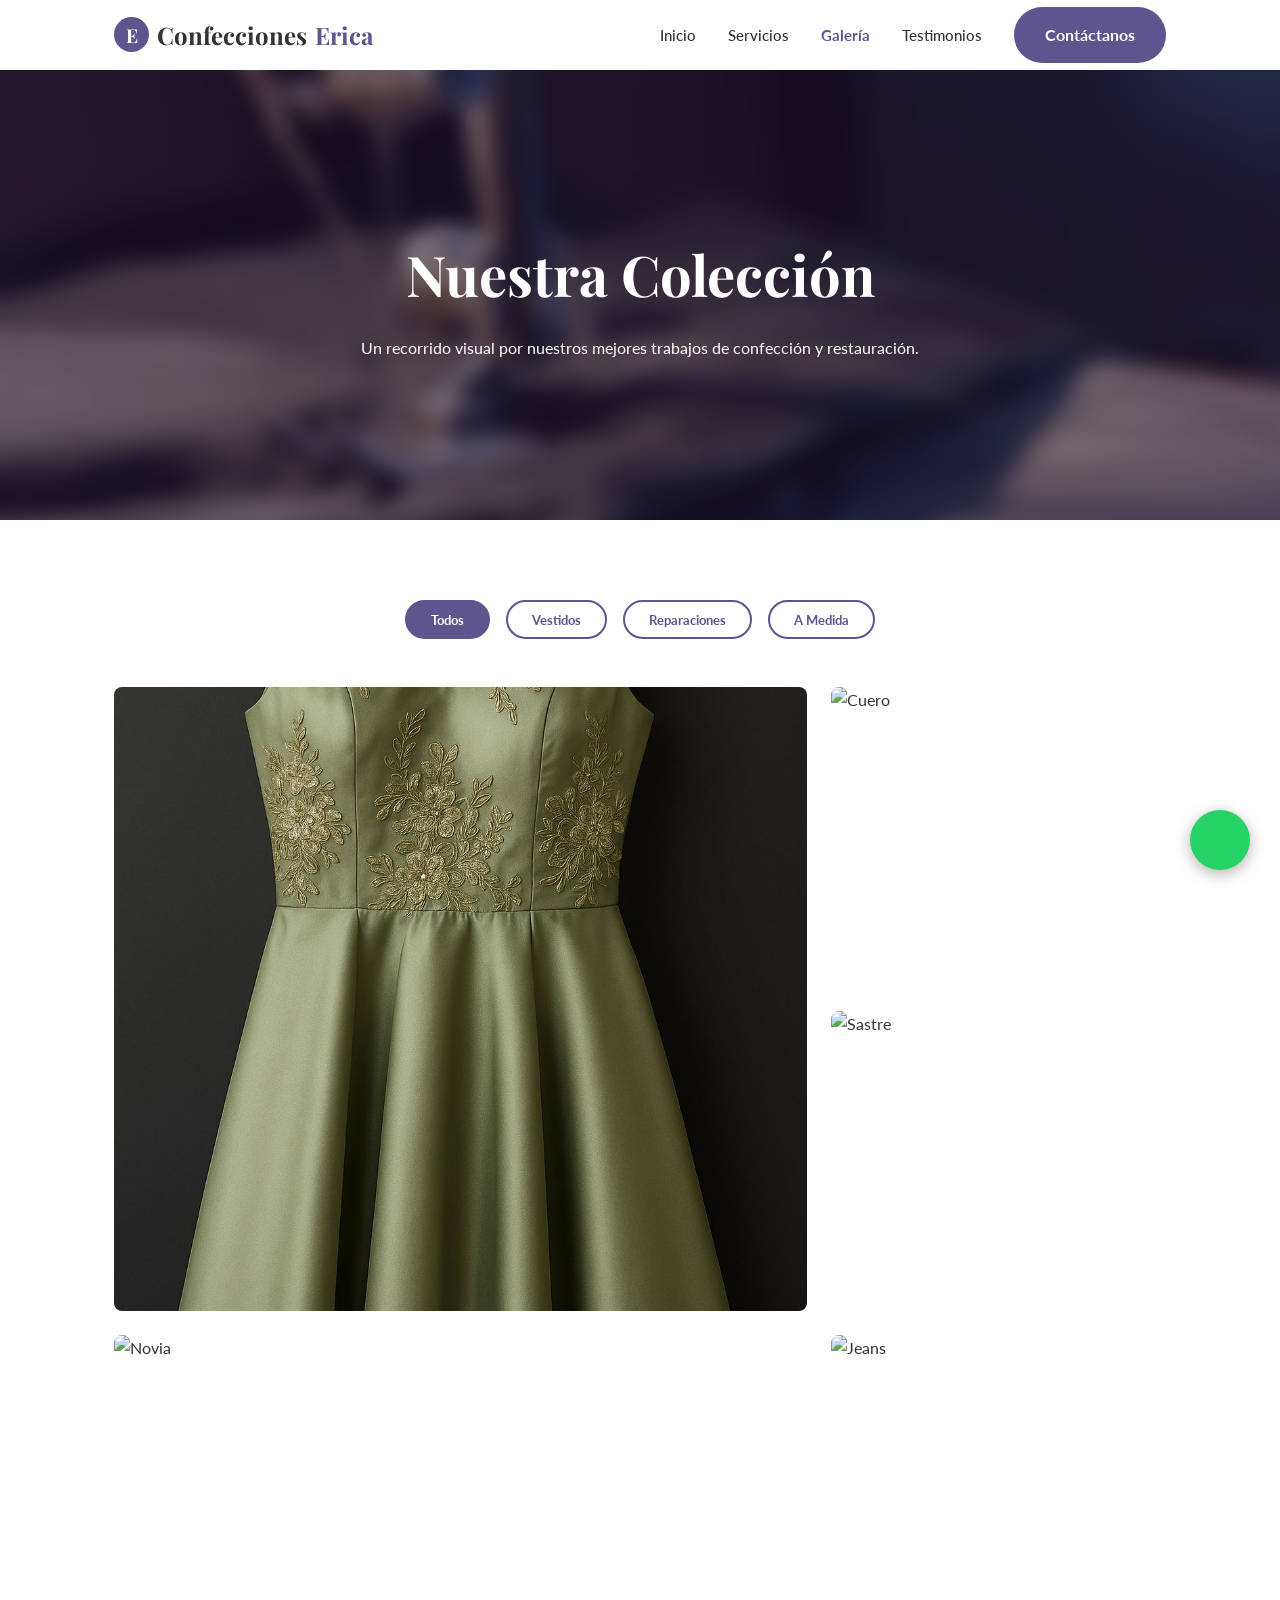
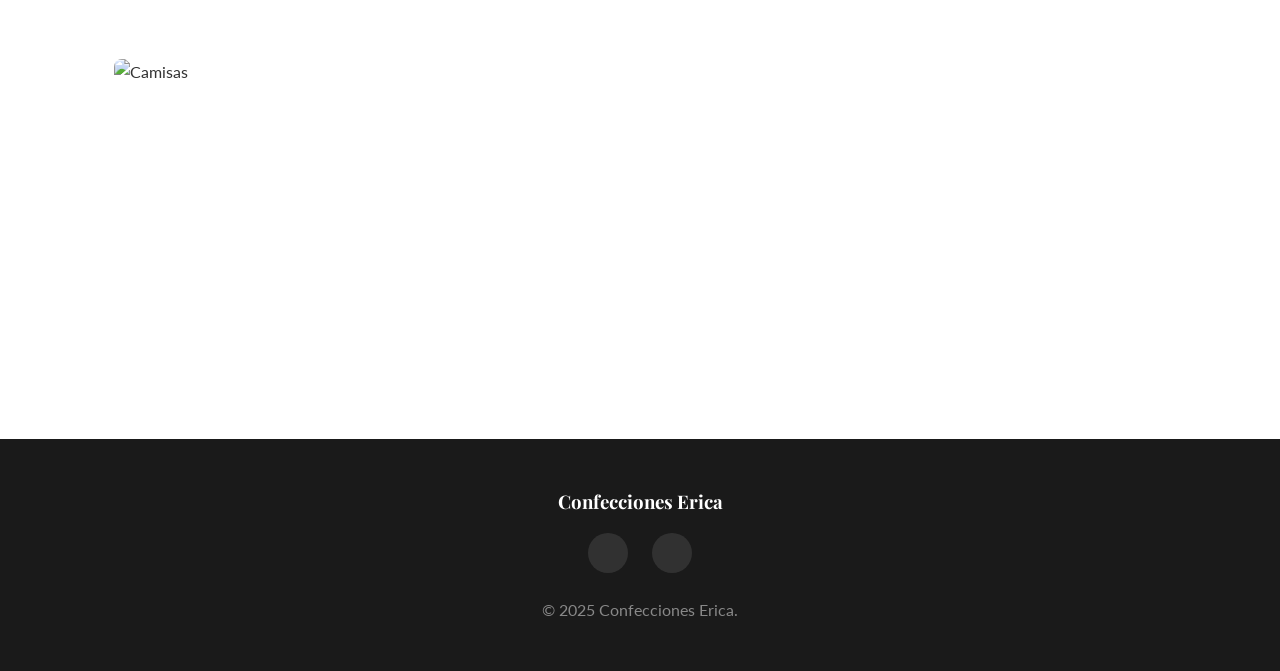
==== galeria.html @ 798dca6d "rediseño total" ====
<!DOCTYPE html>
<html lang="es">
<head>
    <meta charset="UTF-8">
    <meta name="viewport" content="width=device-width, initial-scale=1.0">
    <title>Galería | Confecciones Erica</title>
    
    <link rel="preconnect" href="https://fonts.googleapis.com">
    <link rel="preconnect" href="https://fonts.gstatic.com" crossorigin>
    <link href="https://fonts.googleapis.com/css2?family=Lato:wght@300;400;700&family=Playfair+Display:ital,wght@0,400;0,700;1,400&display=swap" rel="stylesheet">
    
    <script src="https://unpkg.com/@phosphor-icons/web"></script>

    <link rel="stylesheet" href="css/estilos.css">
</head>
<body>

    <nav class="navbar" id="navbar">
        <div class="container nav-container">
            <a href="index.html" class="logo">
                <span class="logo-icon">E</span>
                Confecciones <span class="highlight">Erica</span>
            </a>
            <ul class="nav-menu" id="nav-menu">
                <li><a href="index.html" class="nav-link">Inicio</a></li>
                <li><a href="index.html#servicios" class="nav-link">Servicios</a></li>
                <li><a href="galeria.html" class="nav-link active-link">Galería</a></li>
                <li><a href="index.html#testimonios" class="nav-link">Testimonios</a></li>
                <li><a href="index.html#contacto" class="btn btn-primary">Contáctanos</a></li>
                <button class="menu-close" id="menu-close"><i class="ph ph-x"></i></button>
            </ul>
            <button class="menu-toggle" id="menu-toggle"><i class="ph ph-list"></i></button>
        </div>
    </nav>

    <header class="page-header">
        <div class="page-header-overlay"></div>
        <div class="container page-header-content">
            <h1>Nuestra Colección</h1>
            <p>Un recorrido visual por nuestros mejores trabajos de confección y restauración.</p>
        </div>
    </header>

    <section class="section">
        <div class="container">
            
            <div class="gallery-filters">
                <button class="filter-btn active" data-filter="all">Todos</button>
                <button class="filter-btn" data-filter="vestidos">Vestidos</button>
                <button class="filter-btn" data-filter="reparacion">Reparaciones</button>
                <button class="filter-btn" data-filter="medida">A Medida</button>
            </div>

            <div class="gallery-page-grid">
                
                <div class="gallery-item item-large" data-category="vestidos">
                    <img src="img/VestidoVerde.jpeg" alt="Ajuste Vestido">
                    <div class="overlay">
                        <div>
                            <h4>Ajuste de Vestido</h4>
                            <span>Fiesta / Gala</span>
                        </div>
                    </div>
                </div>

                <div class="gallery-item" data-category="reparacion">
                    <img src="https://storage.googleapis.com/workspace-0f70711f-8b4e-4d94-86f1-2a93ccde5887/image/50b3dd4a-a2dd-4428-8fd0-b0d7c3b6de7e.png" alt="Cuero">
                    <div class="overlay">
                        <div>
                            <h4>Restauración Cuero</h4>
                            <span>Renovación total</span>
                        </div>
                    </div>
                </div>

                <div class="gallery-item" data-category="medida">
                    <img src="https://storage.googleapis.com/workspace-0f70711f-8b4e-4d94-86f1-2a93ccde5887/image/50e14ee8-dc6e-4191-9a0a-9710426ec008.png" alt="Sastre">
                    <div class="overlay">
                        <div>
                            <h4>Traje a Medida</h4>
                            <span>Sastrería</span>
                        </div>
                    </div>
                </div>

                <div class="gallery-item item-wide" data-category="vestidos">
                    <img src="https://storage.googleapis.com/workspace-0f70711f-8b4e-4d94-86f1-2a93ccde5887/image/ffceb206-136f-4a9e-97e8-538343df4fc9.png" alt="Novia">
                    <div class="overlay">
                        <div>
                            <h4>Vestidos de Novia</h4>
                            <span>Ajustes delicados</span>
                        </div>
                    </div>
                </div>

                <div class="gallery-item" data-category="reparacion">
                    <img src="https://storage.googleapis.com/workspace-0f70711f-8b4e-4d94-86f1-2a93ccde5887/image/24baa4e2-af39-4bc6-8ad0-534cc67ebbce.png" alt="Jeans">
                    <div class="overlay">
                        <div>
                            <h4>Transformaciones</h4>
                            <span>Upcycling</span>
                        </div>
                    </div>
                </div>
                 
                 <div class="gallery-item" data-category="medida">
                    <img src="https://storage.googleapis.com/workspace-0f70711f-8b4e-4d94-86f1-2a93ccde5887/image/d8676454-e3f6-4c3e-9f61-6f70b4daa255.png" alt="Camisas">
                    <div class="overlay">
                        <div>
                            <h4>Camisas a Medida</h4>
                            <span>Caballeros</span>
                        </div>
                    </div>
                </div>

            </div>
        </div>
    </section>

    <footer>
        <div class="container footer-content">
            <h3>Confecciones Erica</h3>
            <div class="social-links">
                <a href="#"><i class="ph ph-facebook-logo"></i></a>
                <a href="#"><i class="ph ph-instagram-logo"></i></a>
            </div>
            <p>© 2025 Confecciones Erica.</p>
        </div>
    </footer>
    
    <a href="https://wa.me/51971040163" class="whatsapp-btn" target="_blank"><i class="ph ph-whatsapp-logo"></i></a>

    <script>
        // Menu Toggle
        const navMenu = document.getElementById('nav-menu'), navToggle = document.getElementById('menu-toggle'), navClose = document.getElementById('menu-close');
        if(navToggle) navToggle.addEventListener('click', () => navMenu.classList.add('show-menu'));
        if(navClose) navClose.addEventListener('click', () => navMenu.classList.remove('show-menu'));

        // Script de Filtros de Galería
        const filterBtns = document.querySelectorAll('.filter-btn');
        const galleryItems = document.querySelectorAll('.gallery-item');

        filterBtns.forEach(btn => {
            btn.addEventListener('click', () => {
                // Remover clase active de todos los botones
                filterBtns.forEach(b => b.classList.remove('active'));
                // Agregar al clickeado
                btn.classList.add('active');

                const filterValue = btn.getAttribute('data-filter');

                galleryItems.forEach(item => {
                    if (filterValue === 'all' || item.getAttribute('data-category') === filterValue) {
                        item.classList.remove('hide');
                        item.classList.add('show');
                    } else {
                        item.classList.remove('show');
                        item.classList.add('hide');
                    }
                });
            });
        });
    </script>
</body>
</html>
---- css/estilos.css ----
/* --- 1. Variables y Reset Global --- */
:root {
    /* Paleta de Colores Boutique */
    --primary: #5e548e;       /* Morado elegante */
    --primary-dark: #3f3661;  /* Morado oscuro */
    --accent: #d4a373;        /* Dorado suave */
    --text-dark: #333333;
    --text-light: #666666;
    --white: #ffffff;
    --off-white: #f9f9f9;
    --bg-dark: #23202a;       /* Fondo oscuro para contacto */

    /* Fuentes */
    --font-serif: 'Playfair Display', serif;
    --font-sans: 'Lato', sans-serif;
    
    /* Medidas */
    --header-height: 70px;
    --container-width: 1100px;
}

* {
    margin: 0;
    padding: 0;
    box-sizing: border-box;
}

html {
    scroll-behavior: smooth;
}

body {
    font-family: var(--font-sans);
    color: var(--text-dark);
    line-height: 1.6;
    background-color: var(--white);
}

h1, h2, h3, h4 {
    font-family: var(--font-serif);
    font-weight: 700;
}

ul { list-style: none; }
a { text-decoration: none; color: inherit; }
img { max-width: 100%; display: block; }

/* --- 2. Clases Utilitarias --- */
.container {
    max-width: var(--container-width);
    margin: 0 auto;
    padding: 0 1.5rem;
}

.section { padding: 5rem 0; }
.bg-light { background-color: var(--off-white); }

.subtitle {
    display: block;
    font-size: 0.85rem;
    text-transform: uppercase;
    letter-spacing: 2px;
    color: var(--accent);
    margin-bottom: 0.5rem;
    font-weight: 700;
}

.section-header {
    text-align: center;
    margin-bottom: 3.5rem;
}

.section-header h2 {
    font-size: 2.5rem;
    color: var(--primary);
    margin-bottom: 1rem;
}

.section-header h2::after {
    content: '';
    display: block;
    width: 60px;
    height: 3px;
    background-color: var(--accent);
    margin: 10px auto 0;
}

/* Botones */
.btn {
    display: inline-flex;
    align-items: center;
    gap: 0.5rem;
    padding: 0.8rem 1.8rem;
    border-radius: 50px;
    font-weight: 700;
    transition: 0.3s;
    cursor: pointer;
    border: 2px solid transparent;
}

.btn-primary {
    background-color: var(--primary);
    color: var(--white);
}

.btn-primary:hover {
    background-color: var(--primary-dark);
    transform: translateY(-3px);
    box-shadow: 0 5px 15px rgba(94, 84, 142, 0.4);
}

.btn-outline {
    border-color: var(--white);
    color: var(--white);
}

.btn-outline:hover {
    background-color: var(--white);
    color: var(--primary);
}

.btn-full {
    width: 100%;
    justify-content: center;
    background-color: var(--primary);
    color: white;
}

/* --- 3. Header y Navegación --- */
.navbar {
    position: fixed;
    top: 0;
    left: 0;
    width: 100%;
    background-color: rgba(255, 255, 255, 0.95);
    z-index: 100;
    transition: 0.3s;
    height: var(--header-height);
    display: flex;
    align-items: center;
}

.scroll-header {
    box-shadow: 0 2px 10px rgba(0,0,0,0.1);
}

.nav-container {
    display: flex;
    justify-content: space-between;
    align-items: center;
    width: 100%;
}

.logo {
    font-family: var(--font-serif);
    font-size: 1.5rem;
    font-weight: 700;
    display: flex;
    align-items: center;
    gap: 0.5rem;
}

.logo-icon {
    width: 35px;
    height: 35px;
    background-color: var(--primary);
    color: white;
    border-radius: 50%;
    display: flex;
    align-items: center;
    justify-content: center;
    font-size: 1.2rem;
}

.highlight { color: var(--primary); }

.nav-menu {
    display: flex;
    align-items: center;
    gap: 2rem;
}

.nav-link {
    font-weight: 500;
    font-size: 0.95rem;
    transition: 0.3s;
}

.nav-link:hover { color: var(--primary); }

.menu-toggle, .menu-close {
    display: none;
    font-size: 1.5rem;
    background: none;
    border: none;
    cursor: pointer;
    color: var(--text-dark);
}

/* --- 4. Hero Section --- */
.hero {
    position: relative;
    height: 100vh;
    display: flex;
    align-items: center;
    justify-content: center;
    text-align: center;
    color: var(--white);
    /* Imagen de fondo */
    background: url('https://edwardmedran.github.io/ConfeccionesErica/img/fondoDifuminado.png') no-repeat center center/cover;
}

.hero-overlay {
    position: absolute;
    inset: 0;
    background: linear-gradient(rgba(30, 20, 50, 0.7), rgba(30, 20, 50, 0.6));
}

.hero-content {
    position: relative;
    z-index: 1;
}

.hero h1 {
    font-size: 4rem;
    line-height: 1.1;
    margin-bottom: 1.5rem;
}

.hero p {
    font-size: 1.2rem;
    max-width: 600px;
    margin: 0 auto 2.5rem;
    opacity: 0.9;
}

.hero-buttons {
    display: flex;
    gap: 1rem;
    justify-content: center;
}

/* --- 5. Servicios (Grid) --- */
.grid-3 {
    display: grid;
    grid-template-columns: repeat(auto-fit, minmax(300px, 1fr));
    gap: 2rem;
}

.card {
    background: var(--white);
    border-radius: 8px;
    overflow: hidden;
    box-shadow: 0 4px 20px rgba(0,0,0,0.05);
    transition: transform 0.3s;
}

.service-card:hover {
    transform: translateY(-10px);
}

.card-image {
    height: 220px;
    overflow: hidden;
}

.card-image img {
    width: 100%;
    height: 100%;
    object-fit: cover;
    transition: transform 0.5s;
}

.service-card:hover .card-image img {
    transform: scale(1.1);
}

.card-body {
    padding: 1.5rem;
    border-top: 3px solid var(--primary);
}

.card-body h3 {
    color: var(--primary);
    margin-bottom: 0.5rem;
    font-size: 1.25rem;
}

.card-body p {
    font-size: 0.95rem;
    color: var(--text-light);
}

/* --- 6. Galería (CSS Grid) --- */
.gallery-grid {
    display: grid;
    grid-template-columns: repeat(auto-fit, minmax(250px, 1fr));
    gap: 1rem;
    auto-rows: 250px; /* Altura fija base */
}

/* Efecto Mosaico para pantallas grandes */
@media (min-width: 768px) {
    .item-large {
        grid-column: span 2;
        grid-row: span 2;
    }
    .item-wide {
        grid-column: span 2;
    }
}

.gallery-item {
    position: relative;
    border-radius: 8px;
    overflow: hidden;
    height: 100%;
}

.gallery-item img {
    width: 100%;
    height: 100%;
    object-fit: cover;
    transition: transform 0.5s;
}

.gallery-item:hover img {
    transform: scale(1.1);
}

.overlay {
    position: absolute;
    inset: 0;
    background: linear-gradient(to top, rgba(0,0,0,0.8), transparent);
    display: flex;
    align-items: flex-end;
    padding: 1.5rem;
    opacity: 0;
    transition: 0.3s;
}

.gallery-item:hover .overlay { opacity: 1; }

.overlay h4 {
    color: white;
    font-size: 1.2rem;
}

/* --- 7. Testimonios --- */
.testimonial-card {
    background: var(--off-white);
    padding: 2rem;
    border-radius: 12px;
    position: relative;
}

.quote-icon {
    font-size: 2rem;
    color: var(--primary);
    opacity: 0.2;
    margin-bottom: 1rem;
}

.testimonial-card p {
    font-style: italic;
    margin-bottom: 1.5rem;
    color: #555;
}

.author {
    display: flex;
    align-items: center;
    gap: 1rem;
}

.author img {
    width: 50px;
    height: 50px;
    border-radius: 50%;
    object-fit: cover;
}

.author h5 {
    font-size: 1rem;
    margin-bottom: 2px;
}

.author span {
    font-size: 0.8rem;
    color: var(--primary);
    text-transform: uppercase;
    font-weight: 700;
}

/* --- 8. Contacto --- */
.contact-section {
    background-color: var(--bg-dark);
    color: var(--white);
    padding: 5rem 0;
}

.contact-wrapper {
    display: grid;
    grid-template-columns: 1fr 1fr;
    gap: 4rem;
    align-items: center;
}

.contact-info h2 { font-size: 3rem; margin-bottom: 1rem; }
.contact-info p { color: #aaa; margin-bottom: 2rem; }

.info-list li {
    display: flex;
    gap: 1rem;
    margin-bottom: 1.5rem;
}

.icon-box {
    width: 45px;
    height: 45px;
    background: rgba(255,255,255,0.1);
    border-radius: 50%;
    display: flex;
    align-items: center;
    justify-content: center;
    color: var(--accent);
    font-size: 1.2rem;
}

.info-list a { color: #ccc; transition: 0.3s; }
.info-list a:hover { color: var(--white); }

/* --- Formulario Mejorado (Premium) --- */
.contact-form-wrapper {
    background: var(--white);
    padding: 3rem;
    border-radius: 16px;
    color: var(--text-dark);
    /* Sombra profunda para efecto flotante */
    box-shadow: 0 20px 50px rgba(0,0,0,0.3); 
    position: relative;
    overflow: hidden;
}

/* Borde decorativo superior */
.contact-form-wrapper::before {
    content: '';
    position: absolute;
    top: 0;
    left: 0;
    width: 100%;
    height: 6px;
    background: linear-gradient(90deg, var(--primary), var(--accent));
}

.contact-form-wrapper h3 {
    color: var(--primary);
    margin-bottom: 2rem;
    font-size: 1.8rem;
    text-align: center;
}

.form-group {
    margin-bottom: 1.5rem;
    position: relative;
}

.form-group label {
    display: block;
    font-size: 0.85rem;
    font-weight: 700;
    margin-bottom: 0.5rem;
    color: #666;
    letter-spacing: 0.5px;
    transition: color 0.3s;
}

/* Inputs y Textareas más bonitos */
.form-group input,
.form-group select,
.form-group textarea {
    width: 100%;
    padding: 1rem;
    border: 2px solid #f0f0f0;
    border-radius: 8px;
    font-family: inherit;
    font-size: 1rem;
    background-color: #f9f9f9;
    transition: all 0.3s ease;
}

/* Efecto al hacer click en el input (Focus) */
.form-group input:focus,
.form-group select:focus,
.form-group textarea:focus {
    border-color: var(--primary);
    background-color: #fff;
    outline: none;
    box-shadow: 0 0 0 4px rgba(94, 84, 142, 0.1); /* Resplandor morado suave */
    transform: translateY(-2px);
}

/* Efecto en el label cuando el input tiene foco */
.form-group input:focus + label, 
.form-group textarea:focus + label {
    color: var(--primary);
}

/* Botón del formulario con gradiente */
.btn-glow {
    background: linear-gradient(135deg, var(--primary), var(--primary-dark));
    border: none;
    position: relative;
    overflow: hidden;
    z-index: 1;
    box-shadow: 0 4px 15px rgba(94, 84, 142, 0.4);
    transition: all 0.4s ease;
}

.btn-glow:hover {
    transform: translateY(-3px);
    box-shadow: 0 8px 25px rgba(94, 84, 142, 0.5);
    letter-spacing: 1px; /* Efecto sutil de expansión de texto */
}

/* Brillo al pasar el mouse por el botón */
.btn-glow::after {
    content: '';
    position: absolute;
    top: 0;
    left: -100%;
    width: 100%;
    height: 100%;
    background: linear-gradient(90deg, transparent, rgba(255,255,255,0.2), transparent);
    transition: 0.5s;
    z-index: -1;
}

.btn-glow:hover::after {
    left: 100%;
}

/* --- 9. Footer --- */
footer {
    background: #1a1a1a;
    color: #888;
    text-align: center;
    padding: 3rem 0;
}

footer h3 { color: var(--white); margin-bottom: 1rem; }

.social-links {
    display: flex;
    justify-content: center;
    gap: 1.5rem;
    margin-bottom: 1.5rem;
}

.social-links a {
    width: 40px;
    height: 40px;
    background: rgba(255,255,255,0.1);
    display: flex;
    align-items: center;
    justify-content: center;
    border-radius: 50%;
    color: white;
    transition: 0.3s;
}

.social-links a:hover { background: var(--primary); }

/* --- 10. Responsividad (Móvil) --- */
@media (max-width: 900px) {
    :root { --container-width: 100%; }
    
    .menu-toggle, .menu-close { display: block; }
    
    .nav-menu {
        position: fixed;
        top: 0;
        right: -100%; /* Oculto a la derecha */
        background-color: var(--white);
        width: 80%;
        height: 100vh;
        flex-direction: column;
        padding-top: 5rem;
        box-shadow: -2px 0 10px rgba(0,0,0,0.1);
        transition: 0.4s;
    }

    .show-menu { right: 0; }
    .menu-close { position: absolute; top: 1.5rem; right: 1.5rem; }

    .hero h1 { font-size: 2.5rem; }
    
    .contact-wrapper { grid-template-columns: 1fr; gap: 3rem; }
    
    .gallery-item.item-large, .gallery-item.item-wide {
        grid-column: auto;
        grid-row: auto;
    }
}

/* --- Botón Flotante WhatsApp --- */
.whatsapp-btn {
    position: fixed;
    bottom: 30px;
    right: 30px;
    background-color: #25D366; /* Verde oficial */
    color: white;
    width: 60px;
    height: 60px;
    border-radius: 50%;
    display: flex;
    align-items: center;
    justify-content: center;
    font-size: 32px;
    box-shadow: 0 4px 15px rgba(0,0,0,0.3);
    z-index: 1000; /* Siempre encima */
    transition: all 0.3s ease;
    text-decoration: none;
}

.whatsapp-btn:hover {
    transform: scale(1.1) rotate(-10deg); /* Efecto pop y rotación */
    background-color: #1ebe57;
    box-shadow: 0 6px 20px rgba(37, 211, 102, 0.6); /* Brillo verde */
}

/* Animación de pulso para llamar la atención */
@keyframes pulse-green {
    0% { box-shadow: 0 0 0 0 rgba(37, 211, 102, 0.7); }
    70% { box-shadow: 0 0 0 15px rgba(37, 211, 102, 0); }
    100% { box-shadow: 0 0 0 0 rgba(37, 211, 102, 0); }
}

.whatsapp-btn {
    animation: pulse-green 2s infinite;
}

/* =========================================
   ESTILOS NUEVOS PARA GALERIA.HTML
   ========================================= */

/* Header de Página (Más corto que el Hero) */
.page-header {
    position: relative;
    height: 50vh; /* Altura media pantalla */
    min-height: 300px;
    display: flex;
    align-items: center;
    justify-content: center;
    text-align: center;
    color: var(--white);
    background: url('https://edwardmedran.github.io/ConfeccionesErica/img/fondoDifuminado.png') no-repeat center center/cover;
    margin-top: var(--header-height); /* Para que no se esconda tras el navbar */
}

.page-header-overlay {
    position: absolute;
    inset: 0;
    background: rgba(30, 20, 50, 0.6); /* Oscurecer imagen */
}

.page-header-content {
    position: relative;
    z-index: 1;
}

.page-header h1 {
    font-size: 3.5rem;
    margin-bottom: 1rem;
}

/* Filtros de Galería */
.gallery-filters {
    display: flex;
    justify-content: center;
    gap: 1rem;
    margin-bottom: 3rem;
    flex-wrap: wrap;
}

.filter-btn {
    background: transparent;
    border: 2px solid var(--primary);
    color: var(--primary);
    padding: 0.6rem 1.5rem;
    border-radius: 30px;
    cursor: pointer;
    font-family: var(--font-sans);
    font-weight: 700;
    transition: 0.3s;
}

.filter-btn:hover, .filter-btn.active {
    background: var(--primary);
    color: var(--white);
}

/* Grid de Página Galería */
.gallery-page-grid {
    display: grid;
    grid-template-columns: repeat(auto-fill, minmax(300px, 1fr));
    gap: 1.5rem;
    /* auto-rows define altura base */
    grid-auto-rows: 300px; 
    grid-auto-flow: dense; /* Ayuda a encajar piezas tipo mosaico */
}

/* Clases para ocultar/mostrar items con filtro JS */
.gallery-item.hide {
    display: none;
}
.gallery-item.show {
    animation: fadeIn 0.5s ease;
}

@keyframes fadeIn {
    from { opacity: 0; transform: translateY(20px); }
    to { opacity: 1; transform: translateY(0); }
}

/* Link activo en navbar */
.active-link {
    color: var(--primary);
    font-weight: bold;
}

/* =========================================
   AJUSTES FINALES PARA MÓVIL (Responsive)
   ========================================= */

/* 1. Evita que el menú fijo tape los títulos al hacer clic en los enlaces */
html {
    scroll-padding-top: calc(var(--header-height) + 20px);
}

@media (max-width: 480px) {
    /* 2. Ajuste para pantallas muy pequeñas (evita desborde horizontal) */
    .container {
        padding: 0 1.2rem;
    }

    /* Forzar una sola columna en móviles pequeños para que las tarjetas no se vean aplastadas */
    .grid-3, .gallery-page-grid {
        grid-template-columns: 1fr !important;
    }

    /* 3. Reducir tamaño de textos gigantes */
    .hero h1 {
        font-size: 2.2rem; /* Más pequeño para que no ocupe toda la pantalla */
    }
    
    .section-header h2 {
        font-size: 2rem;
    }

    /* 4. Reducir espacios verticales (5rem es mucho para móvil) */
    .section {
        padding: 3rem 0;
    }

    /* 5. Ajustar botón WhatsApp para que no estorbe */
    .whatsapp-btn {
        width: 50px;
        height: 50px;
        bottom: 20px;
        right: 20px;
        font-size: 28px;
    }
}

/* 6. Asegurar que el menú móvil tenga espacio suficiente */
@media (max-width: 900px) {
    .nav-menu {
        overflow-y: auto; /* Permite scroll si el menú es muy largo en horizontal */
    }
}
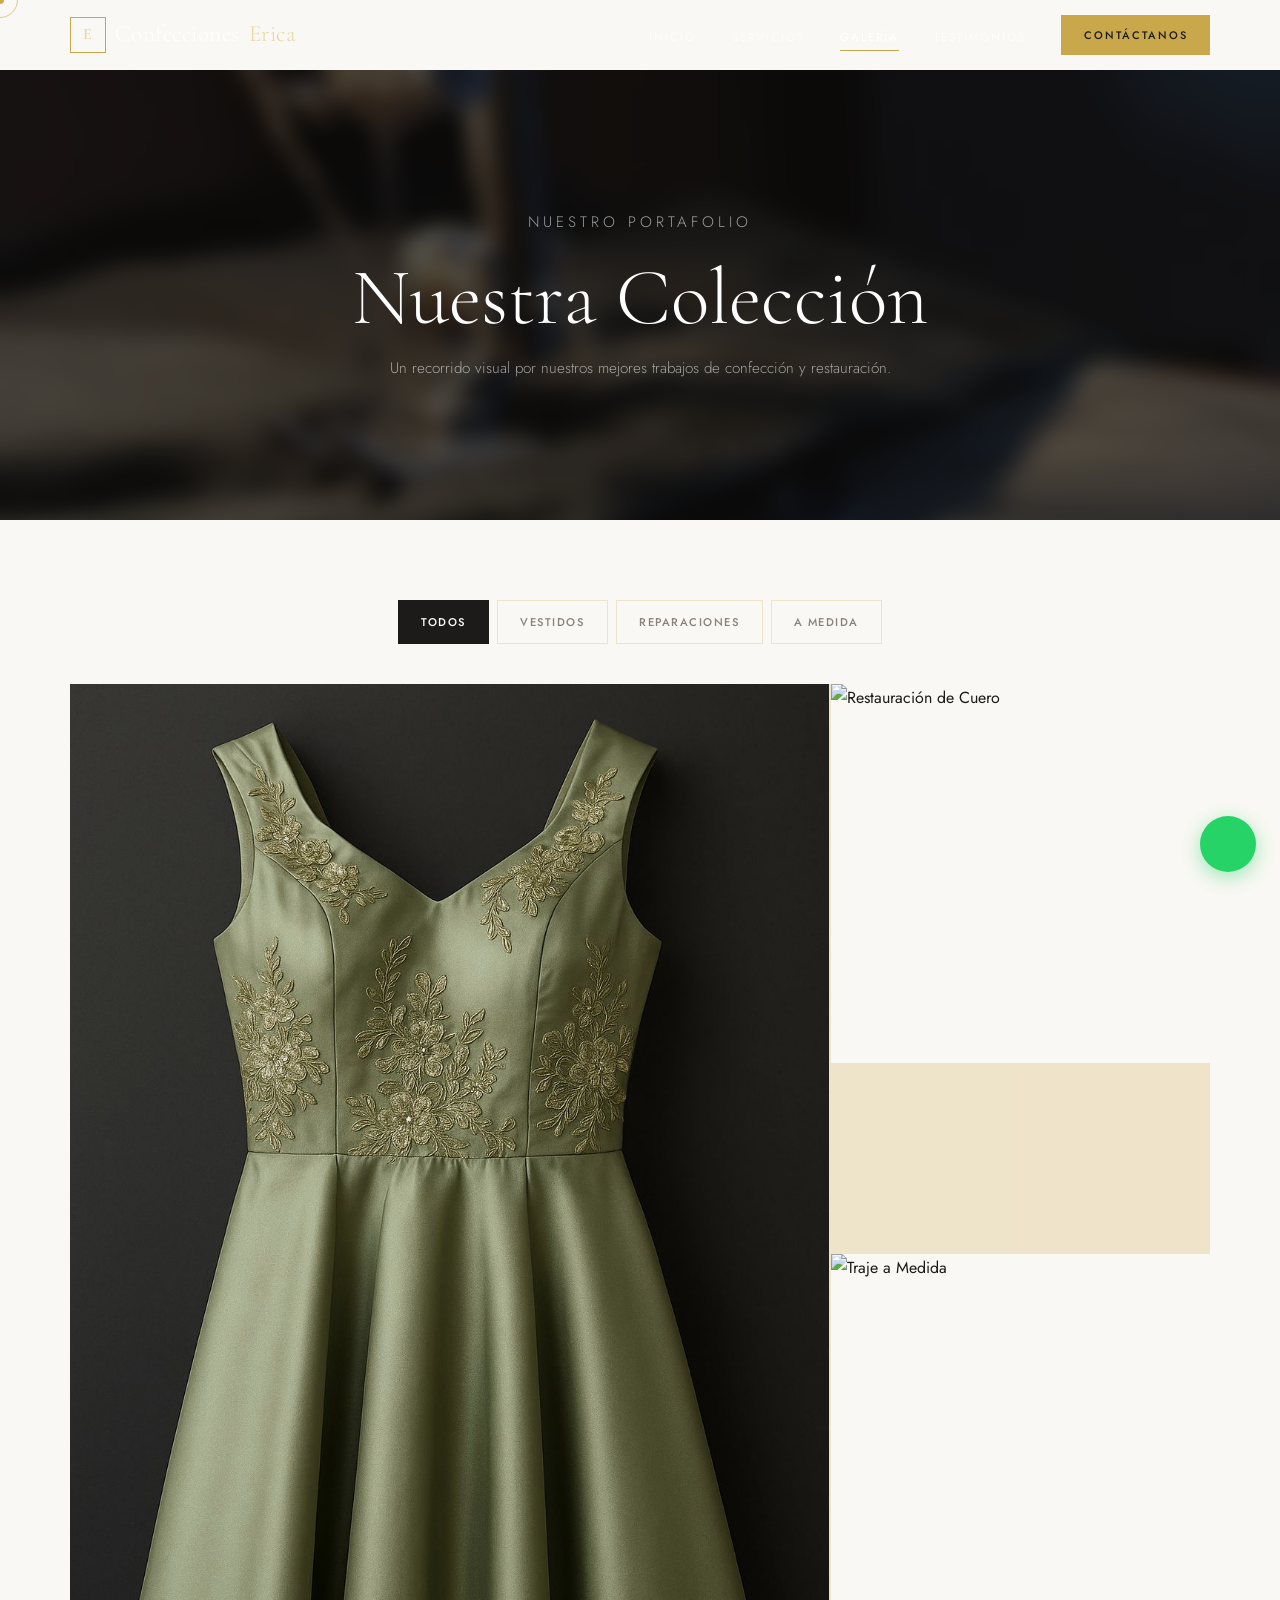
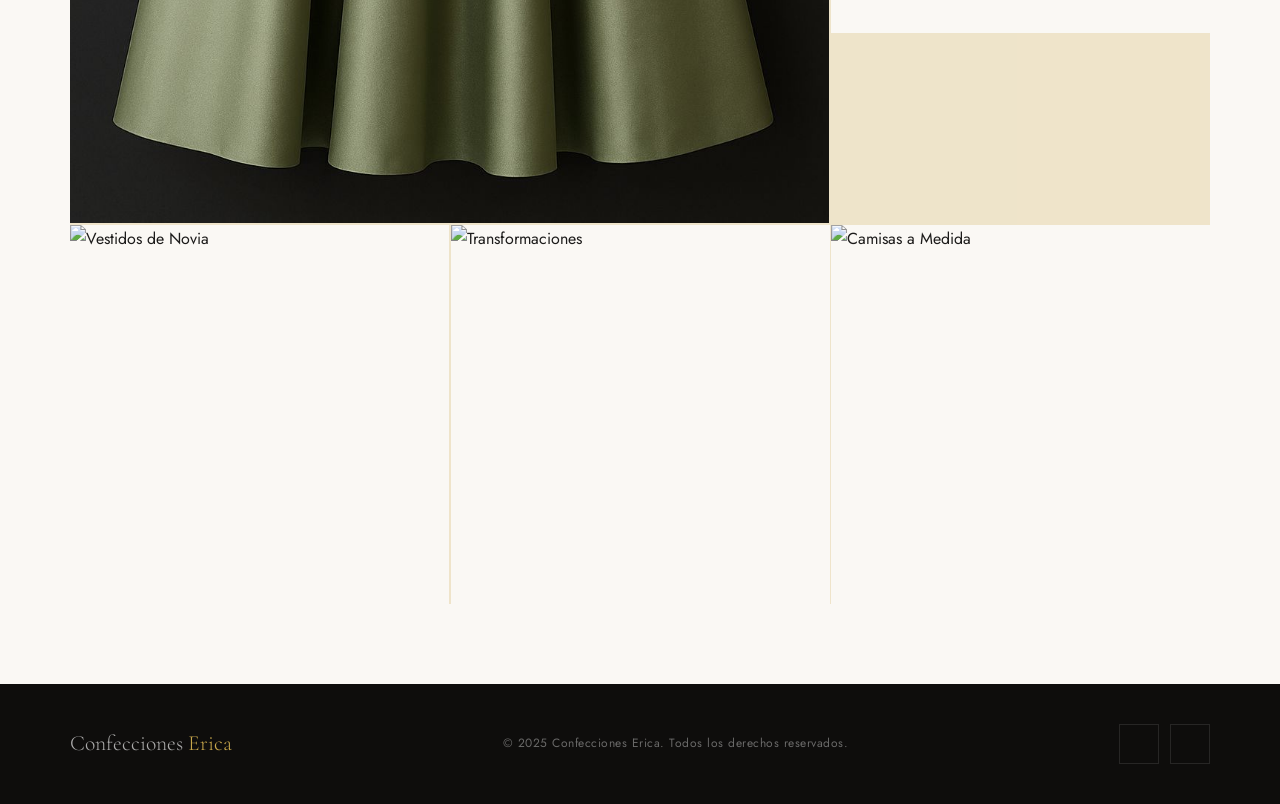
==== commit f18435bc: "Rediseño completo" ====
--- a/galeria.html
+++ b/galeria.html
@@ -3,163 +3,184 @@
 <head>
     <meta charset="UTF-8">
     <meta name="viewport" content="width=device-width, initial-scale=1.0">
+    <meta name="theme-color" content="#0e0d0c">
     <title>Galería | Confecciones Erica</title>
-    
     <link rel="preconnect" href="https://fonts.googleapis.com">
     <link rel="preconnect" href="https://fonts.gstatic.com" crossorigin>
-    <link href="https://fonts.googleapis.com/css2?family=Lato:wght@300;400;700&family=Playfair+Display:ital,wght@0,400;0,700;1,400&display=swap" rel="stylesheet">
-    
+    <link href="https://fonts.googleapis.com/css2?family=Cormorant+Garamond:ital,wght@0,300;0,400;0,600;1,300;1,400&family=Jost:wght@200;300;400;500;600&display=swap" rel="stylesheet">
     <script src="https://unpkg.com/@phosphor-icons/web"></script>
-
     <link rel="stylesheet" href="css/estilos.css">
 </head>
 <body>
 
-    <nav class="navbar" id="navbar">
-        <div class="container nav-container">
-            <a href="index.html" class="logo">
-                <span class="logo-icon">E</span>
-                Confecciones <span class="highlight">Erica</span>
-            </a>
-            <ul class="nav-menu" id="nav-menu">
-                <li><a href="index.html" class="nav-link">Inicio</a></li>
-                <li><a href="index.html#servicios" class="nav-link">Servicios</a></li>
-                <li><a href="galeria.html" class="nav-link active-link">Galería</a></li>
-                <li><a href="index.html#testimonios" class="nav-link">Testimonios</a></li>
-                <li><a href="index.html#contacto" class="btn btn-primary">Contáctanos</a></li>
-                <button class="menu-close" id="menu-close"><i class="ph ph-x"></i></button>
-            </ul>
-            <button class="menu-toggle" id="menu-toggle"><i class="ph ph-list"></i></button>
+<div class="cursor-dot" id="cursorDot"></div>
+<div class="cursor-ring" id="cursorRing"></div>
+<div class="nav-overlay" id="navOverlay"></div>
+
+<nav class="navbar scroll-header" id="navbar">
+    <div class="container nav-container">
+        <a href="index.html" class="logo">
+            <span class="logo-monogram">E</span>
+            Confecciones <span>Erica</span>
+        </a>
+        <ul class="nav-menu" id="nav-menu">
+            <button class="menu-close" id="menu-close" aria-label="Cerrar menú"><i class="ph ph-x"></i></button>
+            <li><a href="index.html" class="nav-link">Inicio</a></li>
+            <li><a href="index.html#servicios" class="nav-link">Servicios</a></li>
+            <li><a href="galeria.html" class="nav-link active-link">Galería</a></li>
+            <li><a href="index.html#testimonios" class="nav-link">Testimonios</a></li>
+            <li><a href="index.html#contacto" class="btn btn-gold btn-nav">Contáctanos</a></li>
+        </ul>
+        <button class="menu-toggle" id="menu-toggle" aria-label="Abrir menú" aria-expanded="false">
+            <i class="ph ph-list"></i>
+        </button>
+    </div>
+</nav>
+
+<header class="page-header">
+    <div class="page-header-overlay"></div>
+    <div class="container page-header-content">
+        <p class="label-tag" style="margin-bottom:1rem">Nuestro portafolio</p>
+        <h1>Nuestra Colección</h1>
+        <p>Un recorrido visual por nuestros mejores trabajos de confección y restauración.</p>
+    </div>
+</header>
+
+<section class="section">
+    <div class="container">
+        <div class="gallery-filters" role="group" aria-label="Filtrar galería">
+            <button class="filter-btn active" data-filter="all">Todos</button>
+            <button class="filter-btn" data-filter="vestidos">Vestidos</button>
+            <button class="filter-btn" data-filter="reparacion">Reparaciones</button>
+            <button class="filter-btn" data-filter="medida">A Medida</button>
         </div>
-    </nav>
 
-    <header class="page-header">
-        <div class="page-header-overlay"></div>
-        <div class="container page-header-content">
-            <h1>Nuestra Colección</h1>
-            <p>Un recorrido visual por nuestros mejores trabajos de confección y restauración.</p>
-        </div>
-    </header>
-
-    <section class="section">
-        <div class="container">
-            
-            <div class="gallery-filters">
-                <button class="filter-btn active" data-filter="all">Todos</button>
-                <button class="filter-btn" data-filter="vestidos">Vestidos</button>
-                <button class="filter-btn" data-filter="reparacion">Reparaciones</button>
-                <button class="filter-btn" data-filter="medida">A Medida</button>
+        <div class="gallery-page-grid" id="galleryGrid">
+            <div class="gallery-item item-large show" data-category="vestidos">
+                <img src="img/VestidoVerde.jpeg" alt="Ajuste de Vestido" loading="lazy">
+                <div class="overlay">
+                    <div><h4>Ajuste de Vestido</h4><span>Fiesta / Gala</span></div>
+                </div>
             </div>
-
-            <div class="gallery-page-grid">
-                
-                <div class="gallery-item item-large" data-category="vestidos">
-                    <img src="img/VestidoVerde.jpeg" alt="Ajuste Vestido">
-                    <div class="overlay">
-                        <div>
-                            <h4>Ajuste de Vestido</h4>
-                            <span>Fiesta / Gala</span>
-                        </div>
-                    </div>
+            <div class="gallery-item show" data-category="reparacion">
+                <img src="https://storage.googleapis.com/workspace-0f70711f-8b4e-4d94-86f1-2a93ccde5887/image/50b3dd4a-a2dd-4428-8fd0-b0d7c3b6de7e.png" alt="Restauración de Cuero" loading="lazy">
+                <div class="overlay">
+                    <div><h4>Restauración Cuero</h4><span>Renovación total</span></div>
                 </div>
-
-                <div class="gallery-item" data-category="reparacion">
-                    <img src="https://storage.googleapis.com/workspace-0f70711f-8b4e-4d94-86f1-2a93ccde5887/image/50b3dd4a-a2dd-4428-8fd0-b0d7c3b6de7e.png" alt="Cuero">
-                    <div class="overlay">
-                        <div>
-                            <h4>Restauración Cuero</h4>
-                            <span>Renovación total</span>
-                        </div>
-                    </div>
+            </div>
+            <div class="gallery-item show" data-category="medida">
+                <img src="https://storage.googleapis.com/workspace-0f70711f-8b4e-4d94-86f1-2a93ccde5887/image/50e14ee8-dc6e-4191-9a0a-9710426ec008.png" alt="Traje a Medida" loading="lazy">
+                <div class="overlay">
+                    <div><h4>Traje a Medida</h4><span>Sastrería</span></div>
                 </div>
-
-                <div class="gallery-item" data-category="medida">
-                    <img src="https://storage.googleapis.com/workspace-0f70711f-8b4e-4d94-86f1-2a93ccde5887/image/50e14ee8-dc6e-4191-9a0a-9710426ec008.png" alt="Sastre">
-                    <div class="overlay">
-                        <div>
-                            <h4>Traje a Medida</h4>
-                            <span>Sastrería</span>
-                        </div>
-                    </div>
+            </div>
+            <div class="gallery-item item-wide show" data-category="vestidos">
+                <img src="https://storage.googleapis.com/workspace-0f70711f-8b4e-4d94-86f1-2a93ccde5887/image/ffceb206-136f-4a9e-97e8-538343df4fc9.png" alt="Vestidos de Novia" loading="lazy">
+                <div class="overlay">
+                    <div><h4>Vestidos de Novia</h4><span>Ajustes delicados</span></div>
                 </div>
-
-                <div class="gallery-item item-wide" data-category="vestidos">
-                    <img src="https://storage.googleapis.com/workspace-0f70711f-8b4e-4d94-86f1-2a93ccde5887/image/ffceb206-136f-4a9e-97e8-538343df4fc9.png" alt="Novia">
-                    <div class="overlay">
-                        <div>
-                            <h4>Vestidos de Novia</h4>
-                            <span>Ajustes delicados</span>
-                        </div>
-                    </div>
+            </div>
+            <div class="gallery-item show" data-category="reparacion">
+                <img src="https://storage.googleapis.com/workspace-0f70711f-8b4e-4d94-86f1-2a93ccde5887/image/24baa4e2-af39-4bc6-8ad0-534cc67ebbce.png" alt="Transformaciones" loading="lazy">
+                <div class="overlay">
+                    <div><h4>Transformaciones</h4><span>Upcycling</span></div>
                 </div>
-
-                <div class="gallery-item" data-category="reparacion">
-                    <img src="https://storage.googleapis.com/workspace-0f70711f-8b4e-4d94-86f1-2a93ccde5887/image/24baa4e2-af39-4bc6-8ad0-534cc67ebbce.png" alt="Jeans">
-                    <div class="overlay">
-                        <div>
-                            <h4>Transformaciones</h4>
-                            <span>Upcycling</span>
-                        </div>
-                    </div>
+            </div>
+            <div class="gallery-item show" data-category="medida">
+                <img src="https://storage.googleapis.com/workspace-0f70711f-8b4e-4d94-86f1-2a93ccde5887/image/d8676454-e3f6-4c3e-9f61-6f70b4daa255.png" alt="Camisas a Medida" loading="lazy">
+                <div class="overlay">
+                    <div><h4>Camisas a Medida</h4><span>Caballeros</span></div>
                 </div>
-                 
-                 <div class="gallery-item" data-category="medida">
-                    <img src="https://storage.googleapis.com/workspace-0f70711f-8b4e-4d94-86f1-2a93ccde5887/image/d8676454-e3f6-4c3e-9f61-6f70b4daa255.png" alt="Camisas">
-                    <div class="overlay">
-                        <div>
-                            <h4>Camisas a Medida</h4>
-                            <span>Caballeros</span>
-                        </div>
-                    </div>
-                </div>
-
             </div>
         </div>
-    </section>
+    </div>
+</section>
 
-    <footer>
-        <div class="container footer-content">
-            <h3>Confecciones Erica</h3>
-            <div class="social-links">
-                <a href="#"><i class="ph ph-facebook-logo"></i></a>
-                <a href="#"><i class="ph ph-instagram-logo"></i></a>
-            </div>
-            <p>© 2025 Confecciones Erica.</p>
+<footer>
+    <div class="container footer-inner">
+        <div class="footer-logo">Confecciones <span>Erica</span></div>
+        <p>© 2025 Confecciones Erica. Todos los derechos reservados.</p>
+        <div class="social-links">
+            <a href="#" aria-label="Facebook"><i class="ph ph-facebook-logo"></i></a>
+            <a href="#" aria-label="Instagram"><i class="ph ph-instagram-logo"></i></a>
         </div>
-    </footer>
-    
-    <a href="https://wa.me/51971040163" class="whatsapp-btn" target="_blank"><i class="ph ph-whatsapp-logo"></i></a>
+    </div>
+</footer>
 
-    <script>
-        // Menu Toggle
-        const navMenu = document.getElementById('nav-menu'), navToggle = document.getElementById('menu-toggle'), navClose = document.getElementById('menu-close');
-        if(navToggle) navToggle.addEventListener('click', () => navMenu.classList.add('show-menu'));
-        if(navClose) navClose.addEventListener('click', () => navMenu.classList.remove('show-menu'));
+<a href="https://wa.me/51971040163" class="whatsapp-btn" target="_blank" rel="noopener" aria-label="Contactar por WhatsApp">
+    <i class="ph ph-whatsapp-logo"></i>
+</a>
 
-        // Script de Filtros de Galería
-        const filterBtns = document.querySelectorAll('.filter-btn');
-        const galleryItems = document.querySelectorAll('.gallery-item');
+<script>
+(function() {
+    'use strict';
 
-        filterBtns.forEach(btn => {
-            btn.addEventListener('click', () => {
-                // Remover clase active de todos los botones
-                filterBtns.forEach(b => b.classList.remove('active'));
-                // Agregar al clickeado
-                btn.classList.add('active');
+    const isTouch = window.matchMedia('(hover: none)').matches;
 
-                const filterValue = btn.getAttribute('data-filter');
+    /* Cursor */
+    if (!isTouch) {
+        const dot = document.getElementById('cursorDot');
+        const ring = document.getElementById('cursorRing');
+        if (dot && ring) {
+            let mx=0,my=0,rx=0,ry=0;
+            document.addEventListener('mousemove', e => { mx=e.clientX; my=e.clientY; dot.style.cssText=`left:${mx}px;top:${my}px`; });
+            (function loop(){ rx+=(mx-rx)*0.14; ry+=(my-ry)*0.14; ring.style.cssText=`left:${rx}px;top:${ry}px`; requestAnimationFrame(loop); })();
+            document.querySelectorAll('a,button').forEach(el=>{
+                el.addEventListener('mouseenter',()=>ring.classList.add('hover'));
+                el.addEventListener('mouseleave',()=>ring.classList.remove('hover'));
+            });
+        }
+    }
 
-                galleryItems.forEach(item => {
-                    if (filterValue === 'all' || item.getAttribute('data-category') === filterValue) {
-                        item.classList.remove('hide');
-                        item.classList.add('show');
-                    } else {
-                        item.classList.remove('show');
-                        item.classList.add('hide');
-                    }
-                });
+    /* Navbar */
+    const navbar  = document.getElementById('navbar');
+    const navMenu = document.getElementById('nav-menu');
+    const overlay = document.getElementById('navOverlay');
+    const toggleBtn = document.getElementById('menu-toggle');
+    const closeBtn  = document.getElementById('menu-close');
+
+    function closeMenu() { navMenu.classList.remove('show-menu'); overlay.classList.remove('active'); toggleBtn.setAttribute('aria-expanded','false'); document.body.style.overflow=''; }
+    function openMenu()  { navMenu.classList.add('show-menu'); overlay.classList.add('active'); toggleBtn.setAttribute('aria-expanded','true'); document.body.style.overflow='hidden'; }
+
+    toggleBtn.addEventListener('click', openMenu);
+    closeBtn.addEventListener('click', closeMenu);
+    overlay.addEventListener('click', closeMenu);
+    navMenu.querySelectorAll('.nav-link,.btn-nav').forEach(l => l.addEventListener('click', closeMenu));
+
+    window.addEventListener('scroll', () => navbar.classList.toggle('scroll-header', window.scrollY >= 50), { passive: true });
+
+    /* Ripple en botones */
+    document.querySelectorAll('.btn,.filter-btn').forEach(btn => {
+        function addRipple(x,y){ const rect=btn.getBoundingClientRect(); const r=document.createElement('span'); r.className='ripple-effect'; r.style.left=(x-rect.left)+'px'; r.style.top=(y-rect.top)+'px'; btn.appendChild(r); setTimeout(()=>r.remove(),600); }
+        btn.addEventListener('click', e => addRipple(e.clientX,e.clientY));
+        btn.addEventListener('touchstart', e => { addRipple(e.touches[0].clientX,e.touches[0].clientY); }, {passive:true});
+    });
+
+    /* Touch en galería */
+    document.querySelectorAll('.gallery-item').forEach(item => {
+        item.addEventListener('touchstart', function() {
+            document.querySelectorAll('.gallery-item.touched').forEach(el => el!==this && el.classList.remove('touched'));
+            this.classList.toggle('touched');
+        }, { passive: true });
+    });
+
+    /* Filtros */
+    const filterBtns  = document.querySelectorAll('.filter-btn');
+    const galleryItems = document.querySelectorAll('.gallery-item');
+    filterBtns.forEach(btn => {
+        btn.addEventListener('click', () => {
+            filterBtns.forEach(b => b.classList.remove('active'));
+            btn.classList.add('active');
+            const f = btn.getAttribute('data-filter');
+            galleryItems.forEach(item => {
+                const match = f === 'all' || item.getAttribute('data-category') === f;
+                item.classList.toggle('hide', !match);
+                item.classList.toggle('show', match);
             });
         });
-    </script>
+    });
+
+})();
+</script>
 </body>
-</html>+</html>
--- a/css/estilos.css
+++ b/css/estilos.css
@@ -1,781 +1,568 @@
-/* --- 1. Variables y Reset Global --- */
+/* ============================================
+   CONFECCIONES ERICA — LUXURY FASHION
+   Mobile-first + Touch Effects
+   ============================================ */
+
+/* --- 1. Variables --- */
 :root {
-    /* Paleta de Colores Boutique */
-    --primary: #5e548e;       /* Morado elegante */
-    --primary-dark: #3f3661;  /* Morado oscuro */
-    --accent: #d4a373;        /* Dorado suave */
-    --text-dark: #333333;
-    --text-light: #666666;
-    --white: #ffffff;
-    --off-white: #f9f9f9;
-    --bg-dark: #23202a;       /* Fondo oscuro para contacto */
-
-    /* Fuentes */
-    --font-serif: 'Playfair Display', serif;
-    --font-sans: 'Lato', sans-serif;
-    
-    /* Medidas */
+    --cream: #f5f0e8;
+    --warm-white: #faf8f4;
+    --charcoal: #1c1b1a;
+    --deep: #0e0d0c;
+    --gold: #c9a84c;
+    --gold-light: #e8d5a3;
+    --gold-dark: #8b6914;
+    --rose: #c4856a;
+    --muted: #8a8178;
+    --border: rgba(201,168,76,0.25);
+
+    --font-display: 'Cormorant Garamond', serif;
+    --font-body: 'Jost', sans-serif;
+
     --header-height: 70px;
-    --container-width: 1100px;
-}
-
-* {
-    margin: 0;
-    padding: 0;
-    box-sizing: border-box;
-}
-
-html {
-    scroll-behavior: smooth;
-}
-
-body {
-    font-family: var(--font-sans);
-    color: var(--text-dark);
-    line-height: 1.6;
-    background-color: var(--white);
-}
-
-h1, h2, h3, h4 {
-    font-family: var(--font-serif);
-    font-weight: 700;
-}
-
+    --container-width: 1180px;
+    --ease-out: cubic-bezier(0.16, 1, 0.3, 1);
+}
+
+/* --- 2. Reset base --- */
+*, *::before, *::after { margin: 0; padding: 0; box-sizing: border-box; }
+html { scroll-behavior: smooth; scroll-padding-top: calc(var(--header-height) + 10px); }
+body { font-family: var(--font-body); color: var(--charcoal); background-color: var(--warm-white); line-height: 1.7; overflow-x: hidden; -webkit-tap-highlight-color: transparent; }
+h1, h2, h3, h4, h5 { font-family: var(--font-display); font-weight: 400; line-height: 1.15; }
 ul { list-style: none; }
 a { text-decoration: none; color: inherit; }
 img { max-width: 100%; display: block; }
 
-/* --- 2. Clases Utilitarias --- */
-.container {
-    max-width: var(--container-width);
-    margin: 0 auto;
-    padding: 0 1.5rem;
-}
-
+/* Cursor SOLO en dispositivos con mouse */
+@media (hover: hover) and (pointer: fine) {
+    *, a, button { cursor: none !important; }
+    .cursor-dot { position: fixed; top: 0; left: 0; width: 8px; height: 8px; background: var(--gold); border-radius: 50%; pointer-events: none; z-index: 99999; transform: translate(-50%, -50%); transition: width 0.2s, height 0.2s; }
+    .cursor-ring { position: fixed; top: 0; left: 0; width: 36px; height: 36px; border: 1px solid var(--gold); border-radius: 50%; pointer-events: none; z-index: 99998; transform: translate(-50%, -50%); transition: transform 0.18s var(--ease-out), width 0.3s, height 0.3s, opacity 0.3s; opacity: 0.6; }
+    .cursor-ring.hover { width: 60px; height: 60px; opacity: 1; }
+}
+@media (hover: none) {
+    .cursor-dot, .cursor-ring { display: none !important; }
+}
+
+/* --- 3. Container --- */
+.container { max-width: var(--container-width); margin: 0 auto; padding: 0 1.25rem; }
 .section { padding: 5rem 0; }
-.bg-light { background-color: var(--off-white); }
-
-.subtitle {
-    display: block;
-    font-size: 0.85rem;
-    text-transform: uppercase;
-    letter-spacing: 2px;
-    color: var(--accent);
-    margin-bottom: 0.5rem;
-    font-weight: 700;
-}
-
-.section-header {
-    text-align: center;
-    margin-bottom: 3.5rem;
-}
-
-.section-header h2 {
-    font-size: 2.5rem;
-    color: var(--primary);
-    margin-bottom: 1rem;
-}
-
-.section-header h2::after {
-    content: '';
-    display: block;
-    width: 60px;
-    height: 3px;
-    background-color: var(--accent);
-    margin: 10px auto 0;
-}
-
-/* Botones */
+
+/* --- 4. Tipografía utilitaria --- */
+.label-tag { display: inline-block; font-family: var(--font-body); font-size: 0.68rem; font-weight: 500; text-transform: uppercase; letter-spacing: 4px; color: var(--gold); margin-bottom: 1rem; }
+.section-header { margin-bottom: 3rem; text-align: center; }
+.section-header h2 { font-size: clamp(2.2rem, 6vw, 4rem); color: var(--charcoal); margin-bottom: 0.8rem; }
+.section-header p { font-size: 0.95rem; color: var(--muted); max-width: 480px; margin: 0 auto; }
+.deco-line { display: flex; align-items: center; justify-content: center; gap: 1rem; margin: 1.2rem auto 0; width: fit-content; }
+.deco-line::before, .deco-line::after { content: ''; display: block; width: 40px; height: 1px; background: linear-gradient(90deg, transparent, var(--gold)); }
+.deco-line::after { background: linear-gradient(90deg, var(--gold), transparent); }
+.deco-line span { width: 6px; height: 6px; background: var(--gold); transform: rotate(45deg); display: block; flex-shrink: 0; }
+
+/* --- 5. Botones --- */
 .btn {
-    display: inline-flex;
-    align-items: center;
-    gap: 0.5rem;
-    padding: 0.8rem 1.8rem;
-    border-radius: 50px;
-    font-weight: 700;
-    transition: 0.3s;
-    cursor: pointer;
-    border: 2px solid transparent;
-}
-
-.btn-primary {
-    background-color: var(--primary);
-    color: var(--white);
-}
-
-.btn-primary:hover {
-    background-color: var(--primary-dark);
-    transform: translateY(-3px);
-    box-shadow: 0 5px 15px rgba(94, 84, 142, 0.4);
-}
-
-.btn-outline {
-    border-color: var(--white);
-    color: var(--white);
-}
-
-.btn-outline:hover {
-    background-color: var(--white);
-    color: var(--primary);
-}
-
-.btn-full {
-    width: 100%;
-    justify-content: center;
-    background-color: var(--primary);
-    color: white;
-}
-
-/* --- 3. Header y Navegación --- */
+    display: inline-flex; align-items: center; gap: 0.6rem;
+    padding: 0.9rem 2rem;
+    font-family: var(--font-body); font-size: 0.78rem; font-weight: 500;
+    letter-spacing: 2px; text-transform: uppercase;
+    border: none; position: relative; overflow: hidden;
+    transition: all 0.35s var(--ease-out);
+    /* Área táctil mínima recomendada */
+    min-height: 48px;
+}
+/* Efecto shimmer en hover/touch */
+.btn::after { content: ''; position: absolute; inset: 0; background: rgba(255,255,255,0.15); transform: translateX(-101%); transition: transform 0.45s var(--ease-out); }
+.btn:hover::after, .btn:active::after { transform: translateX(0); }
+
+.btn-gold { background: var(--gold); color: var(--charcoal); }
+.btn-gold:hover { background: var(--gold-dark); color: white; transform: translateY(-2px); box-shadow: 0 10px 30px rgba(201,168,76,0.4); }
+.btn-gold:active { transform: scale(0.97); box-shadow: none; }
+
+.btn-outline-white { background: transparent; color: white; border: 1px solid rgba(255,255,255,0.55); }
+.btn-outline-white:hover { background: white; color: var(--charcoal); transform: translateY(-2px); }
+.btn-outline-white:active { transform: scale(0.97); }
+
+.btn-dark { background: var(--charcoal); color: white; }
+.btn-dark:hover { background: var(--deep); transform: translateY(-2px); box-shadow: 0 10px 30px rgba(0,0,0,0.25); }
+.btn-dark:active { transform: scale(0.97); }
+
+/* --- 6. Navbar --- */
 .navbar {
-    position: fixed;
-    top: 0;
-    left: 0;
-    width: 100%;
-    background-color: rgba(255, 255, 255, 0.95);
-    z-index: 100;
-    transition: 0.3s;
-    height: var(--header-height);
-    display: flex;
-    align-items: center;
-}
-
-.scroll-header {
-    box-shadow: 0 2px 10px rgba(0,0,0,0.1);
-}
-
-.nav-container {
-    display: flex;
-    justify-content: space-between;
-    align-items: center;
-    width: 100%;
-}
-
-.logo {
-    font-family: var(--font-serif);
-    font-size: 1.5rem;
-    font-weight: 700;
-    display: flex;
-    align-items: center;
-    gap: 0.5rem;
-}
-
-.logo-icon {
-    width: 35px;
-    height: 35px;
-    background-color: var(--primary);
-    color: white;
-    border-radius: 50%;
-    display: flex;
-    align-items: center;
-    justify-content: center;
-    font-size: 1.2rem;
-}
-
-.highlight { color: var(--primary); }
-
-.nav-menu {
-    display: flex;
-    align-items: center;
-    gap: 2rem;
-}
-
-.nav-link {
-    font-weight: 500;
-    font-size: 0.95rem;
-    transition: 0.3s;
-}
-
-.nav-link:hover { color: var(--primary); }
-
-.menu-toggle, .menu-close {
+    position: fixed; top: 0; left: 0; width: 100%;
+    z-index: 1000; height: var(--header-height);
+    display: flex; align-items: center;
+    transition: background 0.4s, box-shadow 0.4s;
+    background: transparent;
+}
+.navbar.scroll-header {
+    background: rgba(14,13,12,0.97);
+    backdrop-filter: blur(16px);
+    -webkit-backdrop-filter: blur(16px);
+    box-shadow: 0 1px 0 var(--border);
+}
+.nav-container { display: flex; justify-content: space-between; align-items: center; width: 100%; }
+
+.logo { font-family: var(--font-display); font-size: 1.45rem; font-weight: 300; color: white; display: flex; align-items: center; gap: 0.55rem; letter-spacing: 0.5px; }
+.logo-monogram { width: 36px; height: 36px; border: 1px solid var(--gold); display: flex; align-items: center; justify-content: center; color: var(--gold); font-size: 1rem; font-weight: 600; flex-shrink: 0; }
+.logo span { color: var(--gold-light); }
+
+.nav-menu { display: flex; align-items: center; gap: 2.2rem; }
+.nav-link { font-family: var(--font-body); font-size: 0.72rem; font-weight: 400; text-transform: uppercase; letter-spacing: 2px; color: rgba(255,255,255,0.72); position: relative; transition: color 0.3s; padding: 0.3rem 0; }
+.nav-link::after { content: ''; position: absolute; bottom: -2px; left: 0; width: 0; height: 1px; background: var(--gold); transition: width 0.35s var(--ease-out); }
+.nav-link:hover { color: white; }
+.nav-link:hover::after { width: 100%; }
+
+.btn-nav { padding: 0.6rem 1.4rem; font-size: 0.68rem; letter-spacing: 2px; min-height: 40px; }
+
+/* Hamburguesa */
+.menu-toggle {
     display: none;
-    font-size: 1.5rem;
-    background: none;
-    border: none;
-    cursor: pointer;
-    color: var(--text-dark);
-}
-
-/* --- 4. Hero Section --- */
+    background: none; border: none; color: white;
+    width: 44px; height: 44px;
+    align-items: center; justify-content: center;
+    flex-shrink: 0;
+    /* área táctil amplia */
+    padding: 10px;
+    margin-right: -10px;
+}
+.menu-toggle i { font-size: 1.55rem; pointer-events: none; }
+
+/* Panel menú móvil */
+.menu-close {
+    display: none;
+    position: absolute; top: 1.2rem; right: 1.2rem;
+    background: none; border: none; color: rgba(255,255,255,0.7);
+    width: 44px; height: 44px;
+    align-items: center; justify-content: center;
+}
+.menu-close i { font-size: 1.4rem; pointer-events: none; }
+
+/* Overlay oscuro detrás del menú */
+.nav-overlay {
+    display: none;
+    position: fixed; inset: 0;
+    background: rgba(0,0,0,0.55);
+    z-index: 998;
+    opacity: 0;
+    transition: opacity 0.35s;
+}
+.nav-overlay.active { opacity: 1; }
+
+/* --- 7. Hero --- */
 .hero {
-    position: relative;
-    height: 100vh;
-    display: flex;
-    align-items: center;
-    justify-content: center;
-    text-align: center;
-    color: var(--white);
-    /* Imagen de fondo */
-    background: url('https://edwardmedran.github.io/ConfeccionesErica/img/fondoDifuminado.png') no-repeat center center/cover;
-}
-
+    position: relative; height: 100svh; min-height: 600px;
+    display: flex; align-items: center; justify-content: center;
+    overflow: hidden; background: var(--deep);
+}
+.hero-bg {
+    position: absolute; inset: 0;
+    background-image: url('https://edwardmedran.github.io/ConfeccionesErica/img/fondoDifuminado.png');
+    background-size: cover; background-position: center 20%;
+    opacity: 0.44;
+    animation: heroZoom 14s ease-in-out infinite alternate;
+}
+@keyframes heroZoom { from { transform: scale(1.04); } to { transform: scale(1.12); } }
 .hero-overlay {
-    position: absolute;
-    inset: 0;
-    background: linear-gradient(rgba(30, 20, 50, 0.7), rgba(30, 20, 50, 0.6));
-}
-
+    position: absolute; inset: 0;
+    background: linear-gradient(160deg, rgba(14,13,12,0.9) 0%, rgba(14,13,12,0.52) 60%, rgba(201,168,76,0.1) 100%);
+}
+.hero::before {
+    content: ''; position: absolute; inset: 0; z-index: 1;
+    opacity: 0.035;
+    background-image: url("data:image/svg+xml,%3Csvg viewBox='0 0 512 512' xmlns='http://www.w3.org/2000/svg'%3E%3Cfilter id='n'%3E%3CfeTurbulence type='fractalNoise' baseFrequency='0.9' numOctaves='4' stitchTiles='stitch'/%3E%3C/filter%3E%3Crect width='100%25' height='100%25' filter='url(%23n)'/%3E%3C/svg%3E");
+}
 .hero-content {
-    position: relative;
-    z-index: 1;
-}
+    position: relative; z-index: 2;
+    text-align: center; color: white;
+    max-width: 820px; padding: 0 1.5rem;
+    animation: heroFadeUp 1.1s var(--ease-out) both;
+}
+@keyframes heroFadeUp { from { opacity: 0; transform: translateY(40px); } to { opacity: 1; transform: translateY(0); } }
+
+.hero-eyebrow {
+    font-family: var(--font-body); font-size: 0.65rem; font-weight: 400;
+    text-transform: uppercase; letter-spacing: 5px; color: var(--gold-light);
+    margin-bottom: 1.5rem; opacity: 0;
+    animation: heroFadeUp 1s 0.2s var(--ease-out) forwards;
+    display: flex; align-items: center; justify-content: center; gap: 1rem;
+}
+.hero-eyebrow::before, .hero-eyebrow::after { content: ''; width: 28px; height: 1px; background: var(--gold); }
 
 .hero h1 {
-    font-size: 4rem;
-    line-height: 1.1;
-    margin-bottom: 1.5rem;
-}
-
-.hero p {
-    font-size: 1.2rem;
-    max-width: 600px;
-    margin: 0 auto 2.5rem;
-    opacity: 0.9;
-}
-
+    font-size: clamp(3rem, 11vw, 7rem); font-weight: 300; line-height: 1.05;
+    margin-bottom: 1.5rem; opacity: 0;
+    animation: heroFadeUp 1s 0.38s var(--ease-out) forwards;
+}
+.hero h1 em { font-style: italic; color: var(--gold-light); }
+
+.hero-desc {
+    font-size: clamp(0.9rem, 2.5vw, 1.05rem); color: rgba(255,255,255,0.6);
+    max-width: 500px; margin: 0 auto 2.5rem; font-weight: 300;
+    opacity: 0; animation: heroFadeUp 1s 0.55s var(--ease-out) forwards;
+}
 .hero-buttons {
-    display: flex;
-    gap: 1rem;
-    justify-content: center;
-}
-
-/* --- 5. Servicios (Grid) --- */
-.grid-3 {
-    display: grid;
-    grid-template-columns: repeat(auto-fit, minmax(300px, 1fr));
-    gap: 2rem;
-}
-
-.card {
-    background: var(--white);
-    border-radius: 8px;
-    overflow: hidden;
-    box-shadow: 0 4px 20px rgba(0,0,0,0.05);
-    transition: transform 0.3s;
-}
-
-.service-card:hover {
-    transform: translateY(-10px);
-}
-
-.card-image {
-    height: 220px;
-    overflow: hidden;
-}
-
-.card-image img {
-    width: 100%;
-    height: 100%;
-    object-fit: cover;
-    transition: transform 0.5s;
-}
-
-.service-card:hover .card-image img {
-    transform: scale(1.1);
-}
-
-.card-body {
-    padding: 1.5rem;
-    border-top: 3px solid var(--primary);
-}
-
-.card-body h3 {
-    color: var(--primary);
-    margin-bottom: 0.5rem;
-    font-size: 1.25rem;
-}
-
-.card-body p {
-    font-size: 0.95rem;
-    color: var(--text-light);
-}
-
-/* --- 6. Galería (CSS Grid) --- */
-.gallery-grid {
-    display: grid;
-    grid-template-columns: repeat(auto-fit, minmax(250px, 1fr));
-    gap: 1rem;
-    auto-rows: 250px; /* Altura fija base */
-}
-
-/* Efecto Mosaico para pantallas grandes */
-@media (min-width: 768px) {
-    .item-large {
-        grid-column: span 2;
-        grid-row: span 2;
-    }
-    .item-wide {
-        grid-column: span 2;
-    }
-}
-
-.gallery-item {
-    position: relative;
-    border-radius: 8px;
-    overflow: hidden;
-    height: 100%;
-}
-
-.gallery-item img {
-    width: 100%;
-    height: 100%;
-    object-fit: cover;
-    transition: transform 0.5s;
-}
-
-.gallery-item:hover img {
-    transform: scale(1.1);
-}
+    display: flex; gap: 1rem; justify-content: center; flex-wrap: wrap;
+    opacity: 0; animation: heroFadeUp 1s 0.72s var(--ease-out) forwards;
+}
+.hero-scroll {
+    position: absolute; bottom: 2rem; left: 50%; transform: translateX(-50%);
+    z-index: 2; display: flex; flex-direction: column; align-items: center; gap: 0.5rem;
+    color: rgba(255,255,255,0.35); font-size: 0.6rem; letter-spacing: 3px; text-transform: uppercase;
+}
+.scroll-line { width: 1px; height: 44px; background: linear-gradient(var(--gold), transparent); animation: scrollPulse 2s ease-in-out infinite; }
+@keyframes scrollPulse { 0%, 100% { opacity: 0.3; } 50% { opacity: 1; } }
+
+/* --- 8. Stats Strip --- */
+.stats-strip { background: var(--charcoal); border-top: 1px solid var(--border); border-bottom: 1px solid var(--border); padding: 2rem 0; }
+.stats-grid { display: flex; justify-content: center; flex-wrap: wrap; }
+.stat-item { text-align: center; padding: 0.8rem 2.5rem; position: relative; color: white; }
+.stat-item + .stat-item::before { content: ''; position: absolute; left: 0; top: 15%; height: 70%; width: 1px; background: var(--border); }
+.stat-number { font-family: var(--font-display); font-size: 2.6rem; font-weight: 300; color: var(--gold-light); line-height: 1; display: block; }
+.stat-label { font-size: 0.65rem; text-transform: uppercase; letter-spacing: 2px; color: var(--muted); margin-top: 0.35rem; display: block; }
+
+/* ---- Animación conteo numérico ---- */
+@keyframes countUp { from { opacity: 0; transform: translateY(12px); } to { opacity: 1; transform: translateY(0); } }
+.stat-item.visible .stat-number { animation: countUp 0.7s var(--ease-out) both; }
+
+/* --- 9. Servicios --- */
+.services-grid { display: grid; grid-template-columns: repeat(3, 1fr); border: 1px solid var(--border); }
+.service-card {
+    position: relative; overflow: hidden; background: white;
+    padding: 2.5rem 2rem; border-right: 1px solid var(--border);
+    transition: background 0.45s var(--ease-out);
+    /* Feedback táctil */
+    -webkit-tap-highlight-color: transparent;
+}
+.service-card:last-child { border-right: none; }
+.service-card::before { content: ''; position: absolute; inset: 0; background: linear-gradient(145deg, var(--charcoal), var(--deep)); opacity: 0; transition: opacity 0.45s var(--ease-out); z-index: 0; }
+
+/* Hover en desktop */
+@media (hover: hover) {
+    .service-card:hover::before { opacity: 1; }
+    .service-card:hover .service-img-wrap img { transform: scale(1.08); filter: grayscale(0%); }
+    .service-card:hover .service-num { color: var(--gold-light); }
+    .service-card:hover h3, .service-card:hover p { color: rgba(255,255,255,0.85); }
+    .service-card:hover .service-arrow { gap: 1rem; color: var(--gold-light); }
+}
+
+/* Touch tap en móvil — clase añadida por JS */
+.service-card.tapped::before { opacity: 1; }
+.service-card.tapped .service-num { color: var(--gold-light); }
+.service-card.tapped h3, .service-card.tapped p { color: rgba(255,255,255,0.85); }
+.service-card.tapped .service-arrow { gap: 1rem; color: var(--gold-light); }
+
+.service-card > * { position: relative; z-index: 1; }
+.service-img-wrap { width: 100%; height: 200px; overflow: hidden; margin-bottom: 1.8rem; }
+.service-img-wrap img { width: 100%; height: 100%; object-fit: cover; filter: grayscale(20%); transition: transform 0.7s var(--ease-out), filter 0.5s; }
+.service-num { font-family: var(--font-display); font-size: 0.82rem; color: var(--gold); letter-spacing: 2px; display: block; margin-bottom: 0.7rem; transition: color 0.35s; }
+.service-card h3 { font-size: 1.6rem; color: var(--charcoal); margin-bottom: 0.8rem; transition: color 0.35s; }
+.service-card p { font-size: 0.88rem; color: var(--muted); line-height: 1.7; transition: color 0.35s; }
+.service-arrow { display: inline-flex; align-items: center; gap: 0.5rem; margin-top: 1.5rem; font-size: 0.7rem; letter-spacing: 2px; text-transform: uppercase; color: var(--gold); transition: gap 0.3s, color 0.3s; }
+
+/* --- 10. Feature Banner --- */
+.feature-banner { position: relative; padding: 6rem 0; overflow: hidden; background: var(--charcoal); }
+.feature-banner-bg { position: absolute; inset: 0; background-image: url('https://edwardmedran.github.io/ConfeccionesErica/img/fondoDifuminado2.png'); background-size: cover; background-position: center; opacity: 0.12; }
+.feature-banner-grid { display: grid; grid-template-columns: 1fr 1fr; gap: 5rem; align-items: center; position: relative; z-index: 1; }
+.feature-text { color: white; }
+.feature-text h2 { font-size: clamp(2.2rem, 4.5vw, 3.8rem); font-weight: 300; line-height: 1.15; margin-bottom: 1.3rem; }
+.feature-text h2 em { color: var(--gold-light); font-style: italic; }
+.feature-text > p { color: rgba(255,255,255,0.55); font-weight: 300; margin-bottom: 2rem; font-size: 0.95rem; }
+.feature-list { display: flex; flex-direction: column; gap: 0.9rem; margin-bottom: 2.5rem; }
+.feature-list li { display: flex; align-items: center; gap: 1rem; font-size: 0.88rem; color: rgba(255,255,255,0.7); }
+.feature-list li::before { content: ''; width: 16px; height: 1px; background: var(--gold); flex-shrink: 0; }
+.feature-image { position: relative; }
+.feature-image img { width: 100%; aspect-ratio: 4/5; object-fit: cover; filter: sepia(15%); }
+.feature-image::before { content: ''; position: absolute; top: -18px; left: -18px; width: 100%; height: 100%; border: 1px solid var(--border); z-index: -1; }
+
+/* --- 11. Testimonios --- */
+.testimonials-section { background: var(--cream); }
+.testimonials-overflow { overflow: hidden; }
+.testimonials-track {
+    display: flex; gap: 1.5rem;
+    transition: transform 0.65s var(--ease-out);
+    will-change: transform;
+    /* Soporte nativo scroll en móvil como fallback */
+    -webkit-overflow-scrolling: touch;
+}
+.testimonial-card {
+    background: white; padding: 2.5rem 2rem;
+    min-width: min(400px, 85vw);
+    border: 1px solid rgba(0,0,0,0.07);
+    flex-shrink: 0;
+    /* Efecto entrada suave al aparecer */
+    transition: box-shadow 0.3s, transform 0.3s;
+}
+.testimonial-card:active { transform: scale(0.99); }
+
+/* Indicadores de página */
+.testimonials-dots { display: flex; justify-content: center; gap: 0.5rem; margin-top: 2rem; }
+.t-dot { width: 6px; height: 6px; border-radius: 50%; background: rgba(201,168,76,0.25); transition: all 0.3s; border: none; padding: 0; flex-shrink: 0; }
+.t-dot.active { background: var(--gold); width: 20px; border-radius: 3px; }
+
+.stars { display: flex; gap: 0.3rem; margin-bottom: 1.3rem; }
+.stars span { width: 9px; height: 9px; background: var(--gold); clip-path: polygon(50% 0%, 61% 35%, 98% 35%, 68% 57%, 79% 91%, 50% 70%, 21% 91%, 32% 57%, 2% 35%, 39% 35%); }
+.testimonial-card blockquote { font-family: var(--font-display); font-size: 1.2rem; font-style: italic; color: var(--charcoal); line-height: 1.55; margin-bottom: 1.8rem; }
+.testimonial-author { display: flex; align-items: center; gap: 1rem; }
+.testimonial-author img { width: 46px; height: 46px; border-radius: 50%; object-fit: cover; border: 2px solid var(--gold-light); }
+.testimonial-author h5 { font-family: var(--font-body); font-size: 0.88rem; font-weight: 500; margin-bottom: 2px; }
+.testimonial-author span { font-size: 0.7rem; color: var(--gold); text-transform: uppercase; letter-spacing: 1.5px; }
+.testimonials-nav { display: flex; justify-content: center; gap: 0.8rem; margin-top: 2.5rem; }
+.testimonials-nav button { width: 48px; height: 48px; border: 1px solid var(--border); background: white; display: flex; align-items: center; justify-content: center; font-size: 1.1rem; color: var(--charcoal); transition: all 0.3s; }
+.testimonials-nav button:hover, .testimonials-nav button:active { background: var(--charcoal); border-color: var(--charcoal); color: white; }
+
+/* --- 12. Contacto --- */
+.contact-section { background: var(--charcoal); color: white; padding: 5.5rem 0; position: relative; overflow: hidden; }
+.contact-section::before { content: 'E'; position: absolute; right: -5%; top: -10%; font-family: var(--font-display); font-size: clamp(20rem, 40vw, 40rem); color: rgba(255,255,255,0.016); pointer-events: none; line-height: 1; }
+.contact-wrapper { display: grid; grid-template-columns: 1fr 1fr; gap: 5rem; align-items: start; position: relative; z-index: 1; }
+.contact-info h2 { font-size: clamp(2.2rem, 4vw, 3.5rem); font-weight: 300; margin-bottom: 0.8rem; }
+.contact-info h2 em { color: var(--gold-light); font-style: italic; }
+.contact-info > p { color: rgba(255,255,255,0.45); margin-bottom: 2.5rem; font-size: 0.95rem; }
+.info-list { display: flex; flex-direction: column; gap: 1.8rem; }
+.info-list li { display: flex; gap: 1.1rem; align-items: flex-start; }
+.info-icon { width: 44px; height: 44px; border: 1px solid var(--border); display: flex; align-items: center; justify-content: center; color: var(--gold); font-size: 1.1rem; flex-shrink: 0; transition: all 0.3s; }
+.info-list li:hover .info-icon, .info-list li:active .info-icon { background: var(--gold); border-color: var(--gold); color: var(--charcoal); }
+.info-list strong { display: block; font-size: 0.65rem; text-transform: uppercase; letter-spacing: 2px; color: rgba(255,255,255,0.3); margin-bottom: 0.25rem; font-family: var(--font-body); font-weight: 500; }
+.info-list a { color: rgba(255,255,255,0.72); font-size: 0.95rem; transition: color 0.3s; }
+.info-list a:hover { color: white; }
+
+/* Formulario */
+.contact-form-wrapper { background: white; padding: 3rem 2.5rem; position: relative; }
+.contact-form-wrapper::before { content: ''; position: absolute; top: 0; left: 0; right: 0; height: 3px; background: linear-gradient(90deg, var(--gold), var(--rose), var(--gold)); }
+.contact-form-wrapper h3 { font-size: 1.7rem; color: var(--charcoal); margin-bottom: 0.4rem; }
+.contact-form-wrapper > p { font-size: 0.82rem; color: var(--muted); margin-bottom: 2rem; }
+.form-row { display: grid; grid-template-columns: 1fr 1fr; gap: 1rem; }
+.form-group { margin-bottom: 1.2rem; }
+.form-group label { display: block; font-size: 0.68rem; font-weight: 500; text-transform: uppercase; letter-spacing: 1.5px; color: var(--charcoal); margin-bottom: 0.5rem; }
+.form-group input, .form-group textarea {
+    width: 100%; padding: 0.85rem 1rem;
+    border: 1px solid #e8e3dc; background: var(--warm-white);
+    font-family: var(--font-body); font-size: 1rem; /* ≥16px evita zoom en iOS */
+    color: var(--charcoal); transition: all 0.3s; outline: none;
+    border-radius: 0; -webkit-appearance: none; appearance: none;
+}
+.form-group input:focus, .form-group textarea:focus { border-color: var(--gold); background: white; box-shadow: 0 0 0 3px rgba(201,168,76,0.12); }
+.form-group textarea { resize: vertical; min-height: 110px; }
+.btn-form { width: 100%; padding: 1rem; justify-content: center; font-size: 0.78rem; letter-spacing: 2.5px; min-height: 52px; }
+#formMsg { text-align: center; margin-top: 0.9rem; font-size: 0.85rem; color: var(--gold); min-height: 1.2em; }
+
+/* --- 13. Footer --- */
+footer { background: var(--deep); color: rgba(255,255,255,0.38); padding: 2.5rem 0; }
+.footer-inner { display: flex; justify-content: space-between; align-items: center; flex-wrap: wrap; gap: 1.2rem; }
+.footer-logo { font-family: var(--font-display); font-size: 1.35rem; color: rgba(255,255,255,0.65); font-weight: 300; }
+.footer-logo span { color: var(--gold); }
+.social-links { display: flex; gap: 0.7rem; }
+.social-links a { width: 40px; height: 40px; border: 1px solid rgba(255,255,255,0.1); display: flex; align-items: center; justify-content: center; color: rgba(255,255,255,0.45); font-size: 1rem; transition: all 0.3s; }
+.social-links a:hover, .social-links a:active { border-color: var(--gold); color: var(--gold); background: rgba(201,168,76,0.1); }
+footer p { font-size: 0.75rem; letter-spacing: 0.5px; }
+
+/* --- 14. WhatsApp flotante --- */
+.whatsapp-btn {
+    position: fixed; bottom: 28px; right: 24px;
+    width: 56px; height: 56px; background: #25D366; color: white;
+    border-radius: 50%; display: flex; align-items: center; justify-content: center;
+    font-size: 1.65rem; z-index: 900;
+    box-shadow: 0 5px 20px rgba(37,211,102,0.45);
+    transition: transform 0.3s var(--ease-out), background 0.3s;
+    animation: waPulse 2.5s ease-in-out infinite;
+}
+@keyframes waPulse {
+    0%, 100% { box-shadow: 0 5px 20px rgba(37,211,102,0.45), 0 0 0 0 rgba(37,211,102,0.45); }
+    50%       { box-shadow: 0 5px 20px rgba(37,211,102,0.45), 0 0 0 12px rgba(37,211,102,0); }
+}
+.whatsapp-btn:hover { transform: scale(1.1) translateY(-3px); background: #1ebe57; }
+.whatsapp-btn:active { transform: scale(0.95); }
+
+/* --- 15. Página Galería --- */
+.page-header {
+    position: relative; height: 50vh; min-height: 320px;
+    display: flex; align-items: center; justify-content: center;
+    text-align: center; color: white;
+    background-image: url('https://edwardmedran.github.io/ConfeccionesErica/img/fondoDifuminado.png');
+    background-size: cover; background-position: center;
+    margin-top: var(--header-height); overflow: hidden;
+}
+.page-header-overlay { position: absolute; inset: 0; background: rgba(14,13,12,0.72); }
+.page-header-content { position: relative; z-index: 1; padding: 0 1.5rem; }
+.page-header h1 { font-size: clamp(2.4rem, 8vw, 5rem); font-weight: 300; margin-bottom: 0.8rem; }
+.page-header p { font-size: 0.95rem; color: rgba(255,255,255,0.58); font-weight: 300; }
+
+/* Filtros */
+.gallery-filters {
+    display: flex; justify-content: center; flex-wrap: wrap;
+    gap: 0.5rem; margin-bottom: 2.5rem;
+}
+.filter-btn {
+    background: transparent; border: 1px solid var(--border);
+    color: var(--muted); padding: 0.65rem 1.4rem;
+    font-family: var(--font-body); font-size: 0.7rem;
+    text-transform: uppercase; letter-spacing: 1.5px; font-weight: 500;
+    transition: all 0.3s;
+    min-height: 44px; /* área táctil */
+}
+.filter-btn:hover { background: var(--cream); color: var(--charcoal); border-color: var(--charcoal); }
+.filter-btn.active { background: var(--charcoal); color: white; border-color: var(--charcoal); }
+.filter-btn:active { transform: scale(0.96); }
+
+/* Grid galería */
+.gallery-page-grid { display: grid; grid-template-columns: repeat(3, 1fr); gap: 2px; background: var(--border); }
+.gallery-item { position: relative; overflow: hidden; aspect-ratio: 1; background: var(--warm-white); }
+.gallery-item.item-large { grid-column: span 2; grid-row: span 2; aspect-ratio: auto; }
+
+.gallery-item img { width: 100%; height: 100%; object-fit: cover; transition: transform 0.65s var(--ease-out), filter 0.45s; filter: grayscale(12%); }
+/* Hover desktop */
+@media (hover: hover) { .gallery-item:hover img { transform: scale(1.07); filter: grayscale(0%); } .gallery-item:hover .overlay { opacity: 1; } }
+/* Toque en móvil — clase JS */
+.gallery-item.touched img { transform: scale(1.05); filter: grayscale(0%); }
+.gallery-item.touched .overlay { opacity: 1; }
 
 .overlay {
-    position: absolute;
-    inset: 0;
-    background: linear-gradient(to top, rgba(0,0,0,0.8), transparent);
-    display: flex;
-    align-items: flex-end;
-    padding: 1.5rem;
-    opacity: 0;
-    transition: 0.3s;
-}
-
-.gallery-item:hover .overlay { opacity: 1; }
-
-.overlay h4 {
-    color: white;
-    font-size: 1.2rem;
-}
-
-/* --- 7. Testimonios --- */
-.testimonial-card {
-    background: var(--off-white);
-    padding: 2rem;
-    border-radius: 12px;
-    position: relative;
-}
-
-.quote-icon {
-    font-size: 2rem;
-    color: var(--primary);
-    opacity: 0.2;
-    margin-bottom: 1rem;
-}
-
-.testimonial-card p {
-    font-style: italic;
-    margin-bottom: 1.5rem;
-    color: #555;
-}
-
-.author {
-    display: flex;
-    align-items: center;
-    gap: 1rem;
-}
-
-.author img {
-    width: 50px;
-    height: 50px;
-    border-radius: 50%;
-    object-fit: cover;
-}
-
-.author h5 {
-    font-size: 1rem;
-    margin-bottom: 2px;
-}
-
-.author span {
-    font-size: 0.8rem;
-    color: var(--primary);
-    text-transform: uppercase;
-    font-weight: 700;
-}
-
-/* --- 8. Contacto --- */
-.contact-section {
-    background-color: var(--bg-dark);
-    color: var(--white);
-    padding: 5rem 0;
-}
-
-.contact-wrapper {
-    display: grid;
-    grid-template-columns: 1fr 1fr;
-    gap: 4rem;
-    align-items: center;
-}
-
-.contact-info h2 { font-size: 3rem; margin-bottom: 1rem; }
-.contact-info p { color: #aaa; margin-bottom: 2rem; }
-
-.info-list li {
-    display: flex;
-    gap: 1rem;
-    margin-bottom: 1.5rem;
-}
-
-.icon-box {
-    width: 45px;
-    height: 45px;
-    background: rgba(255,255,255,0.1);
-    border-radius: 50%;
-    display: flex;
-    align-items: center;
-    justify-content: center;
-    color: var(--accent);
-    font-size: 1.2rem;
-}
-
-.info-list a { color: #ccc; transition: 0.3s; }
-.info-list a:hover { color: var(--white); }
-
-/* --- Formulario Mejorado (Premium) --- */
-.contact-form-wrapper {
-    background: var(--white);
-    padding: 3rem;
-    border-radius: 16px;
-    color: var(--text-dark);
-    /* Sombra profunda para efecto flotante */
-    box-shadow: 0 20px 50px rgba(0,0,0,0.3); 
-    position: relative;
-    overflow: hidden;
-}
-
-/* Borde decorativo superior */
-.contact-form-wrapper::before {
-    content: '';
-    position: absolute;
-    top: 0;
-    left: 0;
-    width: 100%;
-    height: 6px;
-    background: linear-gradient(90deg, var(--primary), var(--accent));
-}
-
-.contact-form-wrapper h3 {
-    color: var(--primary);
-    margin-bottom: 2rem;
-    font-size: 1.8rem;
-    text-align: center;
-}
-
-.form-group {
-    margin-bottom: 1.5rem;
-    position: relative;
-}
-
-.form-group label {
-    display: block;
-    font-size: 0.85rem;
-    font-weight: 700;
-    margin-bottom: 0.5rem;
-    color: #666;
-    letter-spacing: 0.5px;
-    transition: color 0.3s;
-}
-
-/* Inputs y Textareas más bonitos */
-.form-group input,
-.form-group select,
-.form-group textarea {
-    width: 100%;
-    padding: 1rem;
-    border: 2px solid #f0f0f0;
-    border-radius: 8px;
-    font-family: inherit;
-    font-size: 1rem;
-    background-color: #f9f9f9;
-    transition: all 0.3s ease;
-}
-
-/* Efecto al hacer click en el input (Focus) */
-.form-group input:focus,
-.form-group select:focus,
-.form-group textarea:focus {
-    border-color: var(--primary);
-    background-color: #fff;
-    outline: none;
-    box-shadow: 0 0 0 4px rgba(94, 84, 142, 0.1); /* Resplandor morado suave */
-    transform: translateY(-2px);
-}
-
-/* Efecto en el label cuando el input tiene foco */
-.form-group input:focus + label, 
-.form-group textarea:focus + label {
-    color: var(--primary);
-}
-
-/* Botón del formulario con gradiente */
-.btn-glow {
-    background: linear-gradient(135deg, var(--primary), var(--primary-dark));
-    border: none;
-    position: relative;
-    overflow: hidden;
-    z-index: 1;
-    box-shadow: 0 4px 15px rgba(94, 84, 142, 0.4);
-    transition: all 0.4s ease;
-}
-
-.btn-glow:hover {
-    transform: translateY(-3px);
-    box-shadow: 0 8px 25px rgba(94, 84, 142, 0.5);
-    letter-spacing: 1px; /* Efecto sutil de expansión de texto */
-}
-
-/* Brillo al pasar el mouse por el botón */
-.btn-glow::after {
-    content: '';
-    position: absolute;
-    top: 0;
-    left: -100%;
-    width: 100%;
-    height: 100%;
-    background: linear-gradient(90deg, transparent, rgba(255,255,255,0.2), transparent);
-    transition: 0.5s;
-    z-index: -1;
-}
-
-.btn-glow:hover::after {
-    left: 100%;
-}
-
-/* --- 9. Footer --- */
-footer {
-    background: #1a1a1a;
-    color: #888;
-    text-align: center;
-    padding: 3rem 0;
-}
-
-footer h3 { color: var(--white); margin-bottom: 1rem; }
-
-.social-links {
-    display: flex;
-    justify-content: center;
-    gap: 1.5rem;
-    margin-bottom: 1.5rem;
-}
-
-.social-links a {
-    width: 40px;
-    height: 40px;
-    background: rgba(255,255,255,0.1);
-    display: flex;
-    align-items: center;
-    justify-content: center;
-    border-radius: 50%;
-    color: white;
-    transition: 0.3s;
-}
-
-.social-links a:hover { background: var(--primary); }
-
-/* --- 10. Responsividad (Móvil) --- */
-@media (max-width: 900px) {
-    :root { --container-width: 100%; }
-    
-    .menu-toggle, .menu-close { display: block; }
-    
+    position: absolute; inset: 0;
+    background: linear-gradient(to top, rgba(14,13,12,0.88) 0%, transparent 55%);
+    display: flex; align-items: flex-end; padding: 1.5rem;
+    opacity: 0; transition: opacity 0.38s;
+}
+.overlay h4 { font-family: var(--font-display); font-size: 1.3rem; color: white; font-weight: 300; margin-bottom: 0.2rem; }
+.overlay span { font-size: 0.65rem; text-transform: uppercase; letter-spacing: 2px; color: var(--gold-light); }
+
+.gallery-item.hide { display: none; }
+.gallery-item.show { animation: fadeInItem 0.45s var(--ease-out) both; }
+@keyframes fadeInItem { from { opacity: 0; transform: scale(0.96); } to { opacity: 1; transform: scale(1); } }
+
+.active-link { color: white !important; }
+.active-link::after { width: 100% !important; }
+
+/* --- 16. Scroll Reveal --- */
+.reveal { opacity: 0; transform: translateY(30px); transition: opacity 0.75s var(--ease-out), transform 0.75s var(--ease-out); }
+.reveal.visible { opacity: 1; transform: translateY(0); }
+
+/* ==========================================
+   RESPONSIVE
+   ========================================== */
+
+/* Tablet grande */
+@media (max-width: 1024px) {
+    .services-grid { grid-template-columns: 1fr 1fr; }
+    .service-card:nth-child(2) { border-right: none; }
+    .service-card:last-child { grid-column: span 2; border-right: none; border-top: 1px solid var(--border); }
+    .feature-banner-grid { gap: 3.5rem; }
+}
+
+/* Tablet / móvil grande — punto donde aparece hamburguesa */
+@media (max-width: 860px) {
+    :root { --header-height: 64px; }
+
+    .menu-toggle { display: flex; }
+    .menu-close  { display: flex; }
+
     .nav-menu {
         position: fixed;
-        top: 0;
-        right: -100%; /* Oculto a la derecha */
-        background-color: var(--white);
-        width: 80%;
-        height: 100vh;
+        top: 0; right: -100%;
+        width: min(300px, 82vw);
+        height: 100vh; height: 100dvh;
+        background: var(--deep);
         flex-direction: column;
-        padding-top: 5rem;
-        box-shadow: -2px 0 10px rgba(0,0,0,0.1);
-        transition: 0.4s;
+        justify-content: center;
+        gap: 1.8rem;
+        padding: 5rem 2.5rem 3rem;
+        transition: right 0.45s var(--ease-out);
+        border-left: 1px solid var(--border);
+        z-index: 999;
+        overflow-y: auto;
     }
-
-    .show-menu { right: 0; }
-    .menu-close { position: absolute; top: 1.5rem; right: 1.5rem; }
-
-    .hero h1 { font-size: 2.5rem; }
-    
-    .contact-wrapper { grid-template-columns: 1fr; gap: 3rem; }
-    
-    .gallery-item.item-large, .gallery-item.item-wide {
-        grid-column: auto;
-        grid-row: auto;
+    .nav-menu.show-menu { right: 0; }
+
+    /* Los items del menú son más grandes y fáciles de tocar */
+    .nav-menu li { width: 100%; }
+    .nav-link {
+        font-size: 1.05rem; letter-spacing: 3px;
+        display: block; padding: 0.6rem 0;
+        color: rgba(255,255,255,0.78);
     }
-}
-
-/* --- Botón Flotante WhatsApp --- */
-.whatsapp-btn {
-    position: fixed;
-    bottom: 30px;
-    right: 30px;
-    background-color: #25D366; /* Verde oficial */
-    color: white;
-    width: 60px;
-    height: 60px;
+    .nav-link::after { display: none; }
+    .btn-nav {
+        display: flex; width: 100%; justify-content: center;
+        margin-top: 0.5rem; min-height: 52px;
+    }
+
+    .feature-banner-grid { grid-template-columns: 1fr; gap: 0; }
+    .feature-image { display: none; }
+    .feature-banner { padding: 4.5rem 0; }
+
+    .contact-wrapper { grid-template-columns: 1fr; gap: 2.5rem; }
+
+    .stats-grid { gap: 0; }
+    .stat-item { padding: 0.8rem 1.8rem; }
+}
+
+/* Móvil */
+@media (max-width: 600px) {
+    :root { --header-height: 60px; }
+
+    .container { padding: 0 1rem; }
+    .section { padding: 4rem 0; }
+
+    /* Hero */
+    .hero h1 { font-size: clamp(2.6rem, 12vw, 3.5rem); }
+    .hero-desc { font-size: 0.9rem; }
+    .hero-buttons { flex-direction: column; align-items: center; width: 100%; }
+    .hero-buttons .btn { width: 100%; max-width: 300px; justify-content: center; }
+    .hero-scroll { display: none; }
+
+    /* Stats — dos columnas en móvil */
+    .stats-grid { display: grid; grid-template-columns: 1fr 1fr; gap: 0; }
+    .stat-item { padding: 1.2rem 0.8rem; }
+    .stat-item + .stat-item::before { display: none; }
+    .stat-item:nth-child(odd) { border-right: 1px solid var(--border); }
+    .stat-item:nth-child(1),
+    .stat-item:nth-child(2) { border-bottom: 1px solid var(--border); }
+    .stat-number { font-size: 2.2rem; }
+
+    /* Servicios — columna única */
+    .services-grid { grid-template-columns: 1fr; }
+    .service-card { border-right: none; border-bottom: 1px solid var(--border); }
+    .service-card:last-child { grid-column: auto; border-bottom: none; border-top: none; }
+    .service-img-wrap { height: 180px; }
+
+    /* Testimonios */
+    .testimonial-card { min-width: calc(100vw - 2rem); padding: 2rem 1.5rem; }
+    .testimonial-card blockquote { font-size: 1.1rem; }
+
+    /* Formulario */
+    .form-row { grid-template-columns: 1fr; }
+    .contact-form-wrapper { padding: 2rem 1.5rem; }
+
+    /* Galería */
+    .gallery-page-grid { grid-template-columns: 1fr 1fr; gap: 2px; }
+    .gallery-item.item-large { grid-column: span 2; aspect-ratio: 16/9; }
+    .gallery-filters { gap: 0.4rem; }
+    .filter-btn { padding: 0.6rem 1rem; font-size: 0.65rem; }
+
+    /* Footer */
+    .footer-inner { flex-direction: column; text-align: center; gap: 1rem; }
+
+    /* Whatsapp */
+    .whatsapp-btn { bottom: 18px; right: 16px; width: 52px; height: 52px; font-size: 1.5rem; }
+
+    /* Contacto info */
+    .contact-section::before { display: none; }
+}
+
+/* Pantallas muy pequeñas */
+@media (max-width: 380px) {
+    .hero h1 { font-size: 2.4rem; }
+    .gallery-page-grid { grid-template-columns: 1fr; }
+    .gallery-item.item-large { grid-column: auto; aspect-ratio: 1; }
+    .testimonial-card { min-width: calc(100vw - 2rem); }
+}
+
+/* Efectos táctiles — ripple en botones */
+@keyframes ripple { to { transform: scale(4); opacity: 0; } }
+.ripple-effect {
+    position: absolute;
+    width: 20px; height: 20px;
     border-radius: 50%;
-    display: flex;
-    align-items: center;
-    justify-content: center;
-    font-size: 32px;
-    box-shadow: 0 4px 15px rgba(0,0,0,0.3);
-    z-index: 1000; /* Siempre encima */
-    transition: all 0.3s ease;
-    text-decoration: none;
-}
-
-.whatsapp-btn:hover {
-    transform: scale(1.1) rotate(-10deg); /* Efecto pop y rotación */
-    background-color: #1ebe57;
-    box-shadow: 0 6px 20px rgba(37, 211, 102, 0.6); /* Brillo verde */
-}
-
-/* Animación de pulso para llamar la atención */
-@keyframes pulse-green {
-    0% { box-shadow: 0 0 0 0 rgba(37, 211, 102, 0.7); }
-    70% { box-shadow: 0 0 0 15px rgba(37, 211, 102, 0); }
-    100% { box-shadow: 0 0 0 0 rgba(37, 211, 102, 0); }
-}
-
-.whatsapp-btn {
-    animation: pulse-green 2s infinite;
-}
-
-/* =========================================
-   ESTILOS NUEVOS PARA GALERIA.HTML
-   ========================================= */
-
-/* Header de Página (Más corto que el Hero) */
-.page-header {
-    position: relative;
-    height: 50vh; /* Altura media pantalla */
-    min-height: 300px;
-    display: flex;
-    align-items: center;
-    justify-content: center;
-    text-align: center;
-    color: var(--white);
-    background: url('https://edwardmedran.github.io/ConfeccionesErica/img/fondoDifuminado.png') no-repeat center center/cover;
-    margin-top: var(--header-height); /* Para que no se esconda tras el navbar */
-}
-
-.page-header-overlay {
-    position: absolute;
-    inset: 0;
-    background: rgba(30, 20, 50, 0.6); /* Oscurecer imagen */
-}
-
-.page-header-content {
-    position: relative;
-    z-index: 1;
-}
-
-.page-header h1 {
-    font-size: 3.5rem;
-    margin-bottom: 1rem;
-}
-
-/* Filtros de Galería */
-.gallery-filters {
-    display: flex;
-    justify-content: center;
-    gap: 1rem;
-    margin-bottom: 3rem;
-    flex-wrap: wrap;
-}
-
-.filter-btn {
-    background: transparent;
-    border: 2px solid var(--primary);
-    color: var(--primary);
-    padding: 0.6rem 1.5rem;
-    border-radius: 30px;
-    cursor: pointer;
-    font-family: var(--font-sans);
-    font-weight: 700;
-    transition: 0.3s;
-}
-
-.filter-btn:hover, .filter-btn.active {
-    background: var(--primary);
-    color: var(--white);
-}
-
-/* Grid de Página Galería */
-.gallery-page-grid {
-    display: grid;
-    grid-template-columns: repeat(auto-fill, minmax(300px, 1fr));
-    gap: 1.5rem;
-    /* auto-rows define altura base */
-    grid-auto-rows: 300px; 
-    grid-auto-flow: dense; /* Ayuda a encajar piezas tipo mosaico */
-}
-
-/* Clases para ocultar/mostrar items con filtro JS */
-.gallery-item.hide {
-    display: none;
-}
-.gallery-item.show {
-    animation: fadeIn 0.5s ease;
-}
-
-@keyframes fadeIn {
-    from { opacity: 0; transform: translateY(20px); }
-    to { opacity: 1; transform: translateY(0); }
-}
-
-/* Link activo en navbar */
-.active-link {
-    color: var(--primary);
-    font-weight: bold;
-}
-
-/* =========================================
-   AJUSTES FINALES PARA MÓVIL (Responsive)
-   ========================================= */
-
-/* 1. Evita que el menú fijo tape los títulos al hacer clic en los enlaces */
-html {
-    scroll-padding-top: calc(var(--header-height) + 20px);
-}
-
-@media (max-width: 480px) {
-    /* 2. Ajuste para pantallas muy pequeñas (evita desborde horizontal) */
-    .container {
-        padding: 0 1.2rem;
-    }
-
-    /* Forzar una sola columna en móviles pequeños para que las tarjetas no se vean aplastadas */
-    .grid-3, .gallery-page-grid {
-        grid-template-columns: 1fr !important;
-    }
-
-    /* 3. Reducir tamaño de textos gigantes */
-    .hero h1 {
-        font-size: 2.2rem; /* Más pequeño para que no ocupe toda la pantalla */
-    }
-    
-    .section-header h2 {
-        font-size: 2rem;
-    }
-
-    /* 4. Reducir espacios verticales (5rem es mucho para móvil) */
-    .section {
-        padding: 3rem 0;
-    }
-
-    /* 5. Ajustar botón WhatsApp para que no estorbe */
-    .whatsapp-btn {
-        width: 50px;
-        height: 50px;
-        bottom: 20px;
-        right: 20px;
-        font-size: 28px;
-    }
-}
-
-/* 6. Asegurar que el menú móvil tenga espacio suficiente */
-@media (max-width: 900px) {
-    .nav-menu {
-        overflow-y: auto; /* Permite scroll si el menú es muy largo en horizontal */
-    }
-}+    background: rgba(255,255,255,0.4);
+    transform: scale(0);
+    animation: ripple 0.5s linear;
+    pointer-events: none;
+    margin-left: -10px; margin-top: -10px;
+}
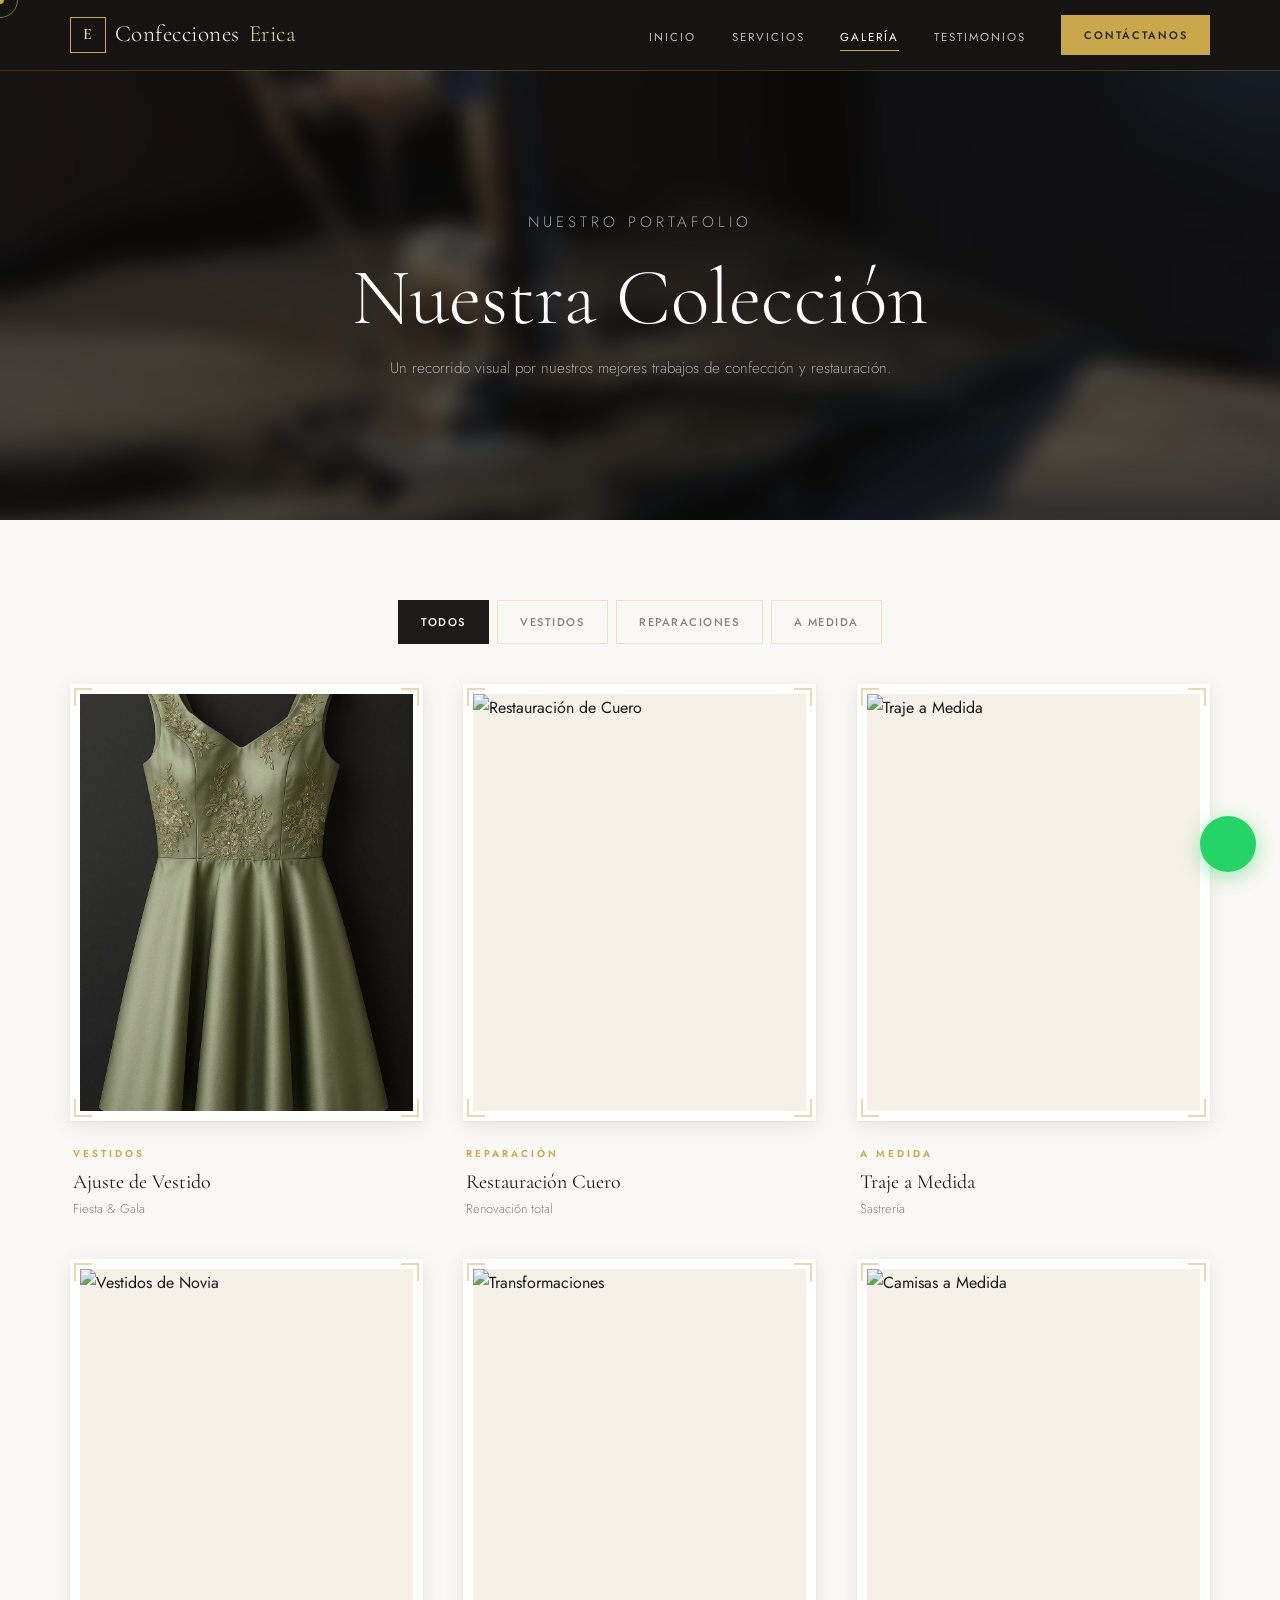
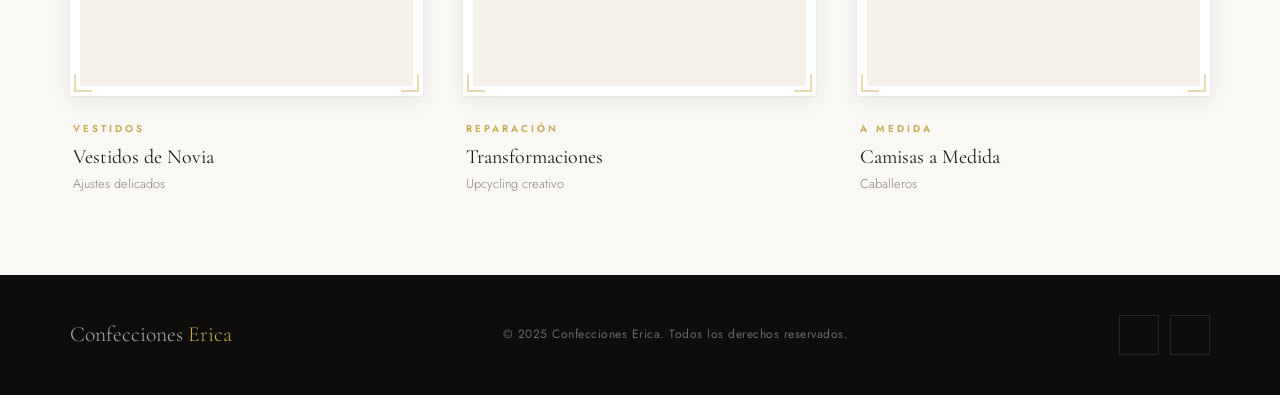
==== commit fe2dc691: "Correccion de bugs" ====
--- a/galeria.html
+++ b/galeria.html
@@ -17,7 +17,7 @@
 <div class="cursor-ring" id="cursorRing"></div>
 <div class="nav-overlay" id="navOverlay"></div>
 
-<nav class="navbar scroll-header" id="navbar">
+<nav class="navbar scroll-header always-dark" id="navbar">
     <div class="container nav-container">
         <a href="index.html" class="logo">
             <span class="logo-monogram">E</span>
@@ -55,43 +55,116 @@
             <button class="filter-btn" data-filter="medida">A Medida</button>
         </div>
 
-        <div class="gallery-page-grid" id="galleryGrid">
-            <div class="gallery-item item-large show" data-category="vestidos">
-                <img src="img/VestidoVerde.jpeg" alt="Ajuste de Vestido" loading="lazy">
-                <div class="overlay">
-                    <div><h4>Ajuste de Vestido</h4><span>Fiesta / Gala</span></div>
-                </div>
-            </div>
-            <div class="gallery-item show" data-category="reparacion">
-                <img src="https://storage.googleapis.com/workspace-0f70711f-8b4e-4d94-86f1-2a93ccde5887/image/50b3dd4a-a2dd-4428-8fd0-b0d7c3b6de7e.png" alt="Restauración de Cuero" loading="lazy">
-                <div class="overlay">
-                    <div><h4>Restauración Cuero</h4><span>Renovación total</span></div>
-                </div>
-            </div>
-            <div class="gallery-item show" data-category="medida">
-                <img src="https://storage.googleapis.com/workspace-0f70711f-8b4e-4d94-86f1-2a93ccde5887/image/50e14ee8-dc6e-4191-9a0a-9710426ec008.png" alt="Traje a Medida" loading="lazy">
-                <div class="overlay">
-                    <div><h4>Traje a Medida</h4><span>Sastrería</span></div>
-                </div>
-            </div>
-            <div class="gallery-item item-wide show" data-category="vestidos">
-                <img src="https://storage.googleapis.com/workspace-0f70711f-8b4e-4d94-86f1-2a93ccde5887/image/ffceb206-136f-4a9e-97e8-538343df4fc9.png" alt="Vestidos de Novia" loading="lazy">
-                <div class="overlay">
-                    <div><h4>Vestidos de Novia</h4><span>Ajustes delicados</span></div>
-                </div>
-            </div>
-            <div class="gallery-item show" data-category="reparacion">
-                <img src="https://storage.googleapis.com/workspace-0f70711f-8b4e-4d94-86f1-2a93ccde5887/image/24baa4e2-af39-4bc6-8ad0-534cc67ebbce.png" alt="Transformaciones" loading="lazy">
-                <div class="overlay">
-                    <div><h4>Transformaciones</h4><span>Upcycling</span></div>
-                </div>
-            </div>
-            <div class="gallery-item show" data-category="medida">
-                <img src="https://storage.googleapis.com/workspace-0f70711f-8b4e-4d94-86f1-2a93ccde5887/image/d8676454-e3f6-4c3e-9f61-6f70b4daa255.png" alt="Camisas a Medida" loading="lazy">
-                <div class="overlay">
-                    <div><h4>Camisas a Medida</h4><span>Caballeros</span></div>
-                </div>
-            </div>
+        <div class="gallery-cards" id="galleryGrid">
+
+            <div class="gcard show" data-category="vestidos">
+                <div class="gcard-frame">
+                    <div class="gcard-img-wrap">
+                        <img src="img/VestidoVerde.jpeg" alt="Ajuste de Vestido" loading="lazy">
+                        <div class="gcard-shine"></div>
+                    </div>
+                    <div class="gcard-corner tl"></div>
+                    <div class="gcard-corner tr"></div>
+                    <div class="gcard-corner bl"></div>
+                    <div class="gcard-corner br"></div>
+                </div>
+                <div class="gcard-info">
+                    <span class="gcard-cat">Vestidos</span>
+                    <h4 class="gcard-title">Ajuste de Vestido</h4>
+                    <p class="gcard-sub">Fiesta &amp; Gala</p>
+                </div>
+            </div>
+
+            <div class="gcard show" data-category="reparacion">
+                <div class="gcard-frame">
+                    <div class="gcard-img-wrap">
+                        <img src="https://storage.googleapis.com/workspace-0f70711f-8b4e-4d94-86f1-2a93ccde5887/image/50b3dd4a-a2dd-4428-8fd0-b0d7c3b6de7e.png" alt="Restauración de Cuero" loading="lazy">
+                        <div class="gcard-shine"></div>
+                    </div>
+                    <div class="gcard-corner tl"></div>
+                    <div class="gcard-corner tr"></div>
+                    <div class="gcard-corner bl"></div>
+                    <div class="gcard-corner br"></div>
+                </div>
+                <div class="gcard-info">
+                    <span class="gcard-cat">Reparación</span>
+                    <h4 class="gcard-title">Restauración Cuero</h4>
+                    <p class="gcard-sub">Renovación total</p>
+                </div>
+            </div>
+
+            <div class="gcard show" data-category="medida">
+                <div class="gcard-frame">
+                    <div class="gcard-img-wrap">
+                        <img src="https://storage.googleapis.com/workspace-0f70711f-8b4e-4d94-86f1-2a93ccde5887/image/50e14ee8-dc6e-4191-9a0a-9710426ec008.png" alt="Traje a Medida" loading="lazy">
+                        <div class="gcard-shine"></div>
+                    </div>
+                    <div class="gcard-corner tl"></div>
+                    <div class="gcard-corner tr"></div>
+                    <div class="gcard-corner bl"></div>
+                    <div class="gcard-corner br"></div>
+                </div>
+                <div class="gcard-info">
+                    <span class="gcard-cat">A Medida</span>
+                    <h4 class="gcard-title">Traje a Medida</h4>
+                    <p class="gcard-sub">Sastrería</p>
+                </div>
+            </div>
+
+            <div class="gcard show" data-category="vestidos">
+                <div class="gcard-frame">
+                    <div class="gcard-img-wrap">
+                        <img src="https://storage.googleapis.com/workspace-0f70711f-8b4e-4d94-86f1-2a93ccde5887/image/ffceb206-136f-4a9e-97e8-538343df4fc9.png" alt="Vestidos de Novia" loading="lazy">
+                        <div class="gcard-shine"></div>
+                    </div>
+                    <div class="gcard-corner tl"></div>
+                    <div class="gcard-corner tr"></div>
+                    <div class="gcard-corner bl"></div>
+                    <div class="gcard-corner br"></div>
+                </div>
+                <div class="gcard-info">
+                    <span class="gcard-cat">Vestidos</span>
+                    <h4 class="gcard-title">Vestidos de Novia</h4>
+                    <p class="gcard-sub">Ajustes delicados</p>
+                </div>
+            </div>
+
+            <div class="gcard show" data-category="reparacion">
+                <div class="gcard-frame">
+                    <div class="gcard-img-wrap">
+                        <img src="https://storage.googleapis.com/workspace-0f70711f-8b4e-4d94-86f1-2a93ccde5887/image/24baa4e2-af39-4bc6-8ad0-534cc67ebbce.png" alt="Transformaciones" loading="lazy">
+                        <div class="gcard-shine"></div>
+                    </div>
+                    <div class="gcard-corner tl"></div>
+                    <div class="gcard-corner tr"></div>
+                    <div class="gcard-corner bl"></div>
+                    <div class="gcard-corner br"></div>
+                </div>
+                <div class="gcard-info">
+                    <span class="gcard-cat">Reparación</span>
+                    <h4 class="gcard-title">Transformaciones</h4>
+                    <p class="gcard-sub">Upcycling creativo</p>
+                </div>
+            </div>
+
+            <div class="gcard show" data-category="medida">
+                <div class="gcard-frame">
+                    <div class="gcard-img-wrap">
+                        <img src="https://storage.googleapis.com/workspace-0f70711f-8b4e-4d94-86f1-2a93ccde5887/image/d8676454-e3f6-4c3e-9f61-6f70b4daa255.png" alt="Camisas a Medida" loading="lazy">
+                        <div class="gcard-shine"></div>
+                    </div>
+                    <div class="gcard-corner tl"></div>
+                    <div class="gcard-corner tr"></div>
+                    <div class="gcard-corner bl"></div>
+                    <div class="gcard-corner br"></div>
+                </div>
+                <div class="gcard-info">
+                    <span class="gcard-cat">A Medida</span>
+                    <h4 class="gcard-title">Camisas a Medida</h4>
+                    <p class="gcard-sub">Caballeros</p>
+                </div>
+            </div>
+
         </div>
     </div>
 </section>
@@ -147,8 +220,6 @@
     overlay.addEventListener('click', closeMenu);
     navMenu.querySelectorAll('.nav-link,.btn-nav').forEach(l => l.addEventListener('click', closeMenu));
 
-    window.addEventListener('scroll', () => navbar.classList.toggle('scroll-header', window.scrollY >= 50), { passive: true });
-
     /* Ripple en botones */
     document.querySelectorAll('.btn,.filter-btn').forEach(btn => {
         function addRipple(x,y){ const rect=btn.getBoundingClientRect(); const r=document.createElement('span'); r.className='ripple-effect'; r.style.left=(x-rect.left)+'px'; r.style.top=(y-rect.top)+'px'; btn.appendChild(r); setTimeout(()=>r.remove(),600); }
@@ -157,7 +228,7 @@
     });
 
     /* Touch en galería */
-    document.querySelectorAll('.gallery-item').forEach(item => {
+    document.querySelectorAll('.gcard').forEach(item => {
         item.addEventListener('touchstart', function() {
             document.querySelectorAll('.gallery-item.touched').forEach(el => el!==this && el.classList.remove('touched'));
             this.classList.toggle('touched');
@@ -166,7 +237,7 @@
 
     /* Filtros */
     const filterBtns  = document.querySelectorAll('.filter-btn');
-    const galleryItems = document.querySelectorAll('.gallery-item');
+    const galleryItems = document.querySelectorAll('.gcard');
     filterBtns.forEach(btn => {
         btn.addEventListener('click', () => {
             filterBtns.forEach(b => b.classList.remove('active'));
--- a/css/estilos.css
+++ b/css/estilos.css
@@ -277,21 +277,18 @@
 .testimonials-section { background: var(--cream); }
 .testimonials-overflow { overflow: hidden; }
 .testimonials-track {
-    display: flex; gap: 1.5rem;
+    display: flex; gap: 0;
     transition: transform 0.65s var(--ease-out);
     will-change: transform;
-    /* Soporte nativo scroll en móvil como fallback */
-    -webkit-overflow-scrolling: touch;
 }
 .testimonial-card {
-    background: white; padding: 2.5rem 2rem;
-    min-width: min(400px, 85vw);
+    background: white; padding: 2.5rem 2.5rem;
+    width: 100%;          /* se ajusta por JS a offsetWidth del overflow */
+    flex: 0 0 100%;       /* ocupa exactamente el contenedor visible */
     border: 1px solid rgba(0,0,0,0.07);
-    flex-shrink: 0;
-    /* Efecto entrada suave al aparecer */
-    transition: box-shadow 0.3s, transform 0.3s;
-}
-.testimonial-card:active { transform: scale(0.99); }
+    transition: box-shadow 0.3s;
+    box-sizing: border-box;
+}
 
 /* Indicadores de página */
 .testimonials-dots { display: flex; justify-content: center; gap: 0.5rem; margin-top: 2rem; }
@@ -429,6 +426,14 @@
 
 .active-link { color: white !important; }
 .active-link::after { width: 100% !important; }
+
+/* Navbar siempre oscuro (galería y páginas internas) */
+.navbar.always-dark {
+    background: rgba(14,13,12,0.97) !important;
+    backdrop-filter: blur(16px);
+    -webkit-backdrop-filter: blur(16px);
+    box-shadow: 0 1px 0 var(--border);
+}
 
 /* --- 16. Scroll Reveal --- */
 .reveal { opacity: 0; transform: translateY(30px); transition: opacity 0.75s var(--ease-out), transform 0.75s var(--ease-out); }
@@ -523,8 +528,8 @@
     .service-img-wrap { height: 180px; }
 
     /* Testimonios */
-    .testimonial-card { min-width: calc(100vw - 2rem); padding: 2rem 1.5rem; }
-    .testimonial-card blockquote { font-size: 1.1rem; }
+    .testimonial-card { padding: 2rem 1.5rem; }
+    .testimonial-card blockquote { font-size: 1.05rem; }
 
     /* Formulario */
     .form-row { grid-template-columns: 1fr; }
@@ -551,7 +556,7 @@
     .hero h1 { font-size: 2.4rem; }
     .gallery-page-grid { grid-template-columns: 1fr; }
     .gallery-item.item-large { grid-column: auto; aspect-ratio: 1; }
-    .testimonial-card { min-width: calc(100vw - 2rem); }
+
 }
 
 /* Efectos táctiles — ripple en botones */
@@ -566,3 +571,159 @@
     pointer-events: none;
     margin-left: -10px; margin-top: -10px;
 }
+
+/* ==========================================
+   GALERÍA — TARJETAS EDITORIALES CON MARCO
+   ========================================== */
+
+/* Fondo de sección ligeramente más cálido */
+.gallery-section-wrap { background: var(--cream); }
+
+/* Grid de tarjetas */
+.gallery-cards {
+    display: grid;
+    grid-template-columns: repeat(3, 1fr);
+    gap: 2.5rem;
+}
+
+/* Tarjeta completa */
+.gcard {
+    display: flex;
+    flex-direction: column;
+    gap: 1.1rem;
+    transition: transform 0.45s var(--ease-out);
+    cursor: pointer;
+}
+
+@media (hover: hover) {
+    .gcard:hover { transform: translateY(-6px); }
+    .gcard:hover .gcard-img-wrap img { transform: scale(1.07); filter: grayscale(0%); }
+    .gcard:hover .gcard-shine { opacity: 1; transform: translateX(100%); }
+    .gcard:hover .gcard-corner { border-color: var(--gold); }
+    .gcard:hover .gcard-title { color: var(--gold-dark); }
+}
+
+/* Toque móvil */
+.gcard.touched { transform: translateY(-4px); }
+.gcard.touched .gcard-corner { border-color: var(--gold); }
+.gcard.touched .gcard-title { color: var(--gold-dark); }
+.gcard.touched .gcard-img-wrap img { transform: scale(1.05); filter: grayscale(0%); }
+
+/* Marco con esquinas decorativas */
+.gcard-frame {
+    position: relative;
+    padding: 10px;                          /* espacio entre borde exterior y foto */
+    background: white;
+    box-shadow:
+        0 4px 20px rgba(0,0,0,0.08),
+        0 1px 3px rgba(0,0,0,0.06);
+    transition: box-shadow 0.4s;
+}
+
+.gcard:hover .gcard-frame,
+.gcard.touched .gcard-frame {
+    box-shadow:
+        0 12px 40px rgba(0,0,0,0.14),
+        0 2px 6px rgba(0,0,0,0.08);
+}
+
+/* Foto dentro del marco */
+.gcard-img-wrap {
+    position: relative;
+    overflow: hidden;
+    aspect-ratio: 4 / 5;
+    background: var(--cream);
+}
+
+.gcard-img-wrap img {
+    width: 100%; height: 100%;
+    object-fit: cover;
+    display: block;
+    filter: grayscale(18%);
+    transition: transform 0.65s var(--ease-out), filter 0.5s;
+}
+
+/* Destello de luz al hover */
+.gcard-shine {
+    position: absolute;
+    inset: 0;
+    background: linear-gradient(105deg, transparent 40%, rgba(255,255,255,0.22) 50%, transparent 60%);
+    transform: translateX(-100%);
+    opacity: 0;
+    transition: opacity 0.1s, transform 0.7s var(--ease-out);
+    pointer-events: none;
+    z-index: 2;
+}
+
+/* Esquinas doradas tipo galería de arte */
+.gcard-corner {
+    position: absolute;
+    width: 18px;
+    height: 18px;
+    border-color: rgba(201,168,76,0.45);
+    border-style: solid;
+    transition: border-color 0.4s;
+    z-index: 3;
+}
+.gcard-corner.tl { top: 4px; left: 4px;  border-width: 2px 0 0 2px; }
+.gcard-corner.tr { top: 4px; right: 4px; border-width: 2px 2px 0 0; }
+.gcard-corner.bl { bottom: 4px; left: 4px;  border-width: 0 0 2px 2px; }
+.gcard-corner.br { bottom: 4px; right: 4px; border-width: 0 2px 2px 0; }
+
+/* Info debajo de la tarjeta */
+.gcard-info {
+    padding: 0 0.2rem;
+}
+
+.gcard-cat {
+    display: inline-block;
+    font-family: var(--font-body);
+    font-size: 0.62rem;
+    font-weight: 600;
+    text-transform: uppercase;
+    letter-spacing: 3px;
+    color: var(--gold);
+    margin-bottom: 0.4rem;
+}
+
+.gcard-title {
+    font-family: var(--font-display);
+    font-size: 1.25rem;
+    font-weight: 400;
+    color: var(--charcoal);
+    line-height: 1.2;
+    margin-bottom: 0.25rem;
+    transition: color 0.35s;
+}
+
+.gcard-sub {
+    font-family: var(--font-body);
+    font-size: 0.8rem;
+    color: var(--muted);
+    font-weight: 300;
+}
+
+/* Ocultar/mostrar con filtros */
+.gcard.hide {
+    display: none;
+}
+.gcard.show {
+    animation: fadeInItem 0.5s var(--ease-out) both;
+}
+
+/* Responsive galería de tarjetas */
+@media (max-width: 900px) {
+    .gallery-cards { grid-template-columns: repeat(2, 1fr); gap: 2rem; }
+}
+
+@media (max-width: 500px) {
+    .gallery-cards { grid-template-columns: 1fr 1fr; gap: 1.2rem; }
+    .gcard-corner { width: 13px; height: 13px; }
+    .gcard-frame { padding: 7px; }
+    .gcard-title { font-size: 1.05rem; }
+    .gcard-cat { font-size: 0.58rem; letter-spacing: 2px; }
+}
+
+@media (max-width: 360px) {
+    .gallery-cards { grid-template-columns: 1fr; gap: 1.8rem; }
+}
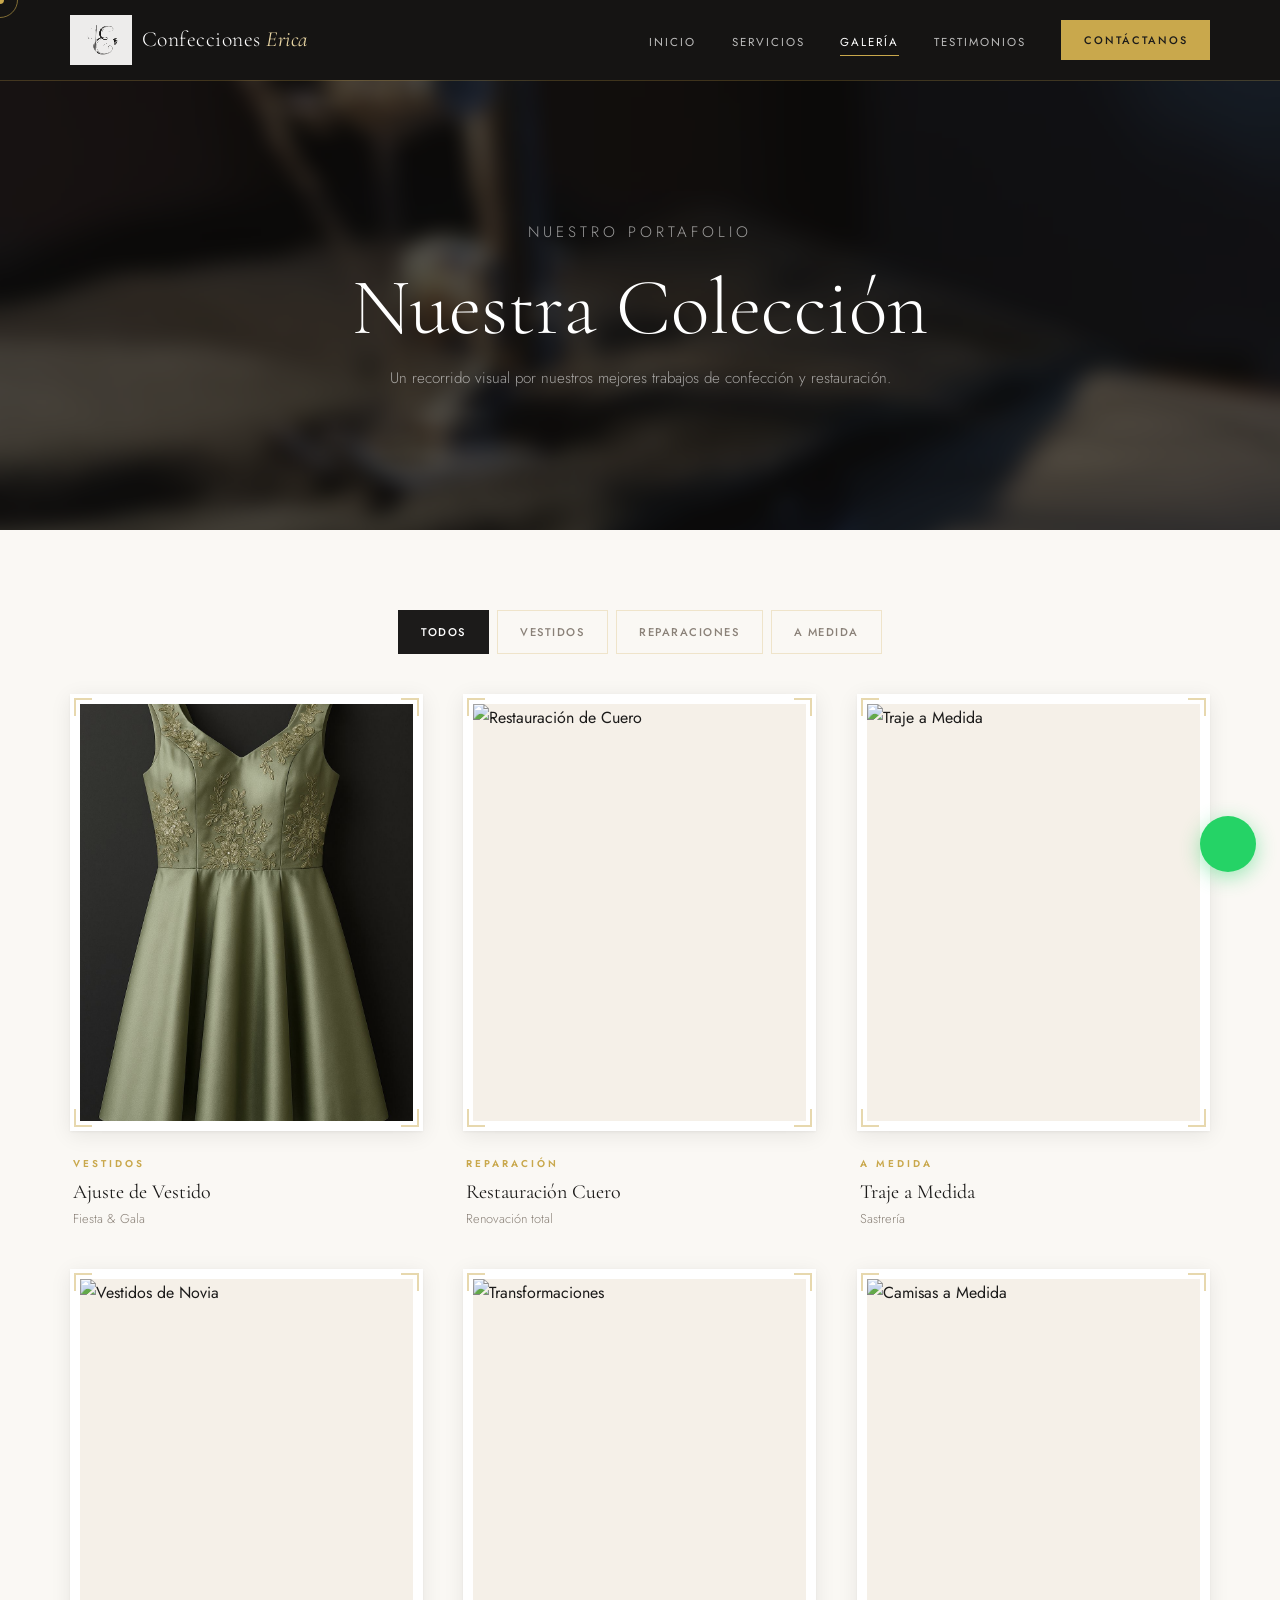
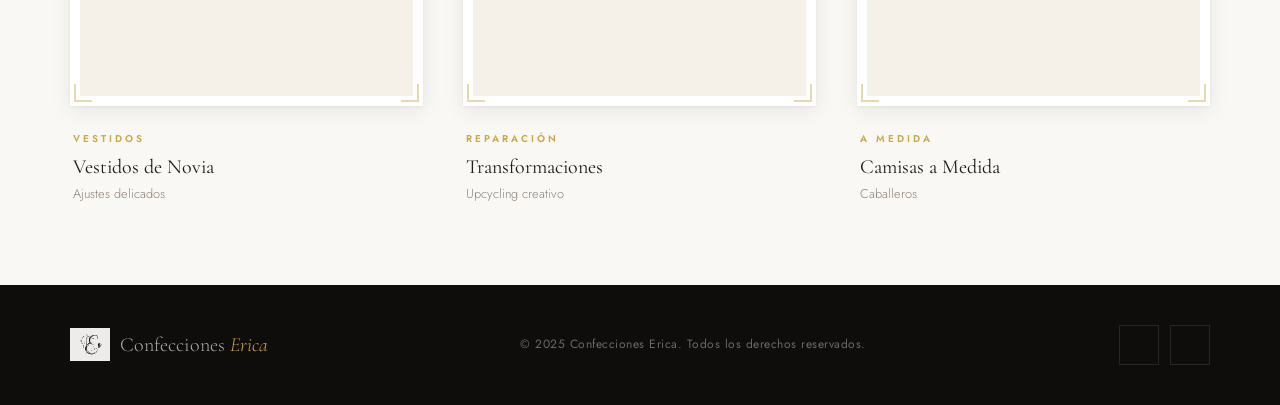
==== commit f45baf5a: "Add Logo.png" ====
--- a/galeria.html
+++ b/galeria.html
@@ -20,8 +20,8 @@
 <nav class="navbar scroll-header always-dark" id="navbar">
     <div class="container nav-container">
         <a href="index.html" class="logo">
-            <span class="logo-monogram">E</span>
-            Confecciones <span>Erica</span>
+            <img src="img/Logo.png" alt="Confecciones Erica" class="logo-img">
+            <span class="logo-text">Confecciones <em>Erica</em></span>
         </a>
         <ul class="nav-menu" id="nav-menu">
             <button class="menu-close" id="menu-close" aria-label="Cerrar menú"><i class="ph ph-x"></i></button>
@@ -171,7 +171,10 @@
 
 <footer>
     <div class="container footer-inner">
-        <div class="footer-logo">Confecciones <span>Erica</span></div>
+        <div class="footer-logo">
+            <img src="img/Logo.png" alt="Confecciones Erica" class="footer-logo-img">
+            <span>Confecciones <em>Erica</em></span>
+        </div>
         <p>© 2025 Confecciones Erica. Todos los derechos reservados.</p>
         <div class="social-links">
             <a href="#" aria-label="Facebook"><i class="ph ph-facebook-logo"></i></a>
--- a/css/estilos.css
+++ b/css/estilos.css
@@ -19,7 +19,7 @@
     --font-display: 'Cormorant Garamond', serif;
     --font-body: 'Jost', sans-serif;
 
-    --header-height: 70px;
+    --header-height: 80px;
     --container-width: 1180px;
     --ease-out: cubic-bezier(0.16, 1, 0.3, 1);
 }
@@ -101,9 +101,37 @@
 }
 .nav-container { display: flex; justify-content: space-between; align-items: center; width: 100%; }
 
-.logo { font-family: var(--font-display); font-size: 1.45rem; font-weight: 300; color: white; display: flex; align-items: center; gap: 0.55rem; letter-spacing: 0.5px; }
-.logo-monogram { width: 36px; height: 36px; border: 1px solid var(--gold); display: flex; align-items: center; justify-content: center; color: var(--gold); font-size: 1rem; font-weight: 600; flex-shrink: 0; }
-.logo span { color: var(--gold-light); }
+.logo { display: flex; align-items: center; gap: 0.6rem; flex-shrink: 0; }
+
+/* Imagen del logo — mix-blend-mode la integra sobre el fondo oscuro */
+.logo-img {
+    height: 62px;
+    width: 62px;
+    object-fit: contain;
+    flex-shrink: 0;
+    mix-blend-mode: luminosity;
+    filter: brightness(1.8) contrast(0.9);
+    transition: filter 0.3s, mix-blend-mode 0.3s;
+}
+/* Al hacer scroll el navbar se oscurece más — el logo queda más brillante */
+.scroll-header .logo-img,
+.always-dark .logo-img {
+    filter: brightness(2.2) contrast(0.85);
+}
+
+.logo-text {
+    font-family: var(--font-display);
+    font-size: 1.35rem;
+    font-weight: 300;
+    color: white;
+    letter-spacing: 0.5px;
+    line-height: 1.1;
+}
+.logo-text em {
+    font-style: italic;
+    color: var(--gold-light);
+    font-weight: 400;
+}
 
 .nav-menu { display: flex; align-items: center; gap: 2.2rem; }
 .nav-link { font-family: var(--font-body); font-size: 0.72rem; font-weight: 400; text-transform: uppercase; letter-spacing: 2px; color: rgba(255,255,255,0.72); position: relative; transition: color 0.3s; padding: 0.3rem 0; }
@@ -344,8 +372,29 @@
 /* --- 13. Footer --- */
 footer { background: var(--deep); color: rgba(255,255,255,0.38); padding: 2.5rem 0; }
 .footer-inner { display: flex; justify-content: space-between; align-items: center; flex-wrap: wrap; gap: 1.2rem; }
-.footer-logo { font-family: var(--font-display); font-size: 1.35rem; color: rgba(255,255,255,0.65); font-weight: 300; }
-.footer-logo span { color: var(--gold); }
+.footer-logo {
+    display: flex;
+    align-items: center;
+    gap: 0.6rem;
+}
+.footer-logo-img {
+    height: 40px;
+    width: 40px;
+    object-fit: contain;
+    mix-blend-mode: luminosity;
+    filter: brightness(1.6) contrast(0.85) saturate(0.6);
+    flex-shrink: 0;
+}
+.footer-logo span {
+    font-family: var(--font-display);
+    font-size: 1.25rem;
+    color: rgba(255,255,255,0.65);
+    font-weight: 300;
+}
+.footer-logo em {
+    font-style: italic;
+    color: var(--gold);
+}
 .social-links { display: flex; gap: 0.7rem; }
 .social-links a { width: 40px; height: 40px; border: 1px solid rgba(255,255,255,0.1); display: flex; align-items: center; justify-content: center; color: rgba(255,255,255,0.45); font-size: 1rem; transition: all 0.3s; }
 .social-links a:hover, .social-links a:active { border-color: var(--gold); color: var(--gold); background: rgba(201,168,76,0.1); }
@@ -727,3 +776,10 @@
 @media (max-width: 360px) {
     .gallery-cards { grid-template-columns: 1fr; gap: 1.8rem; }
 }
+
+/* Logo responsive */
+@media (max-width: 600px) {
+    .logo-img { height: 52px; width: 52px; }
+    .logo-text { font-size: 1.1rem; }
+    .footer-logo-img { height: 34px; width: 34px; }
+}
